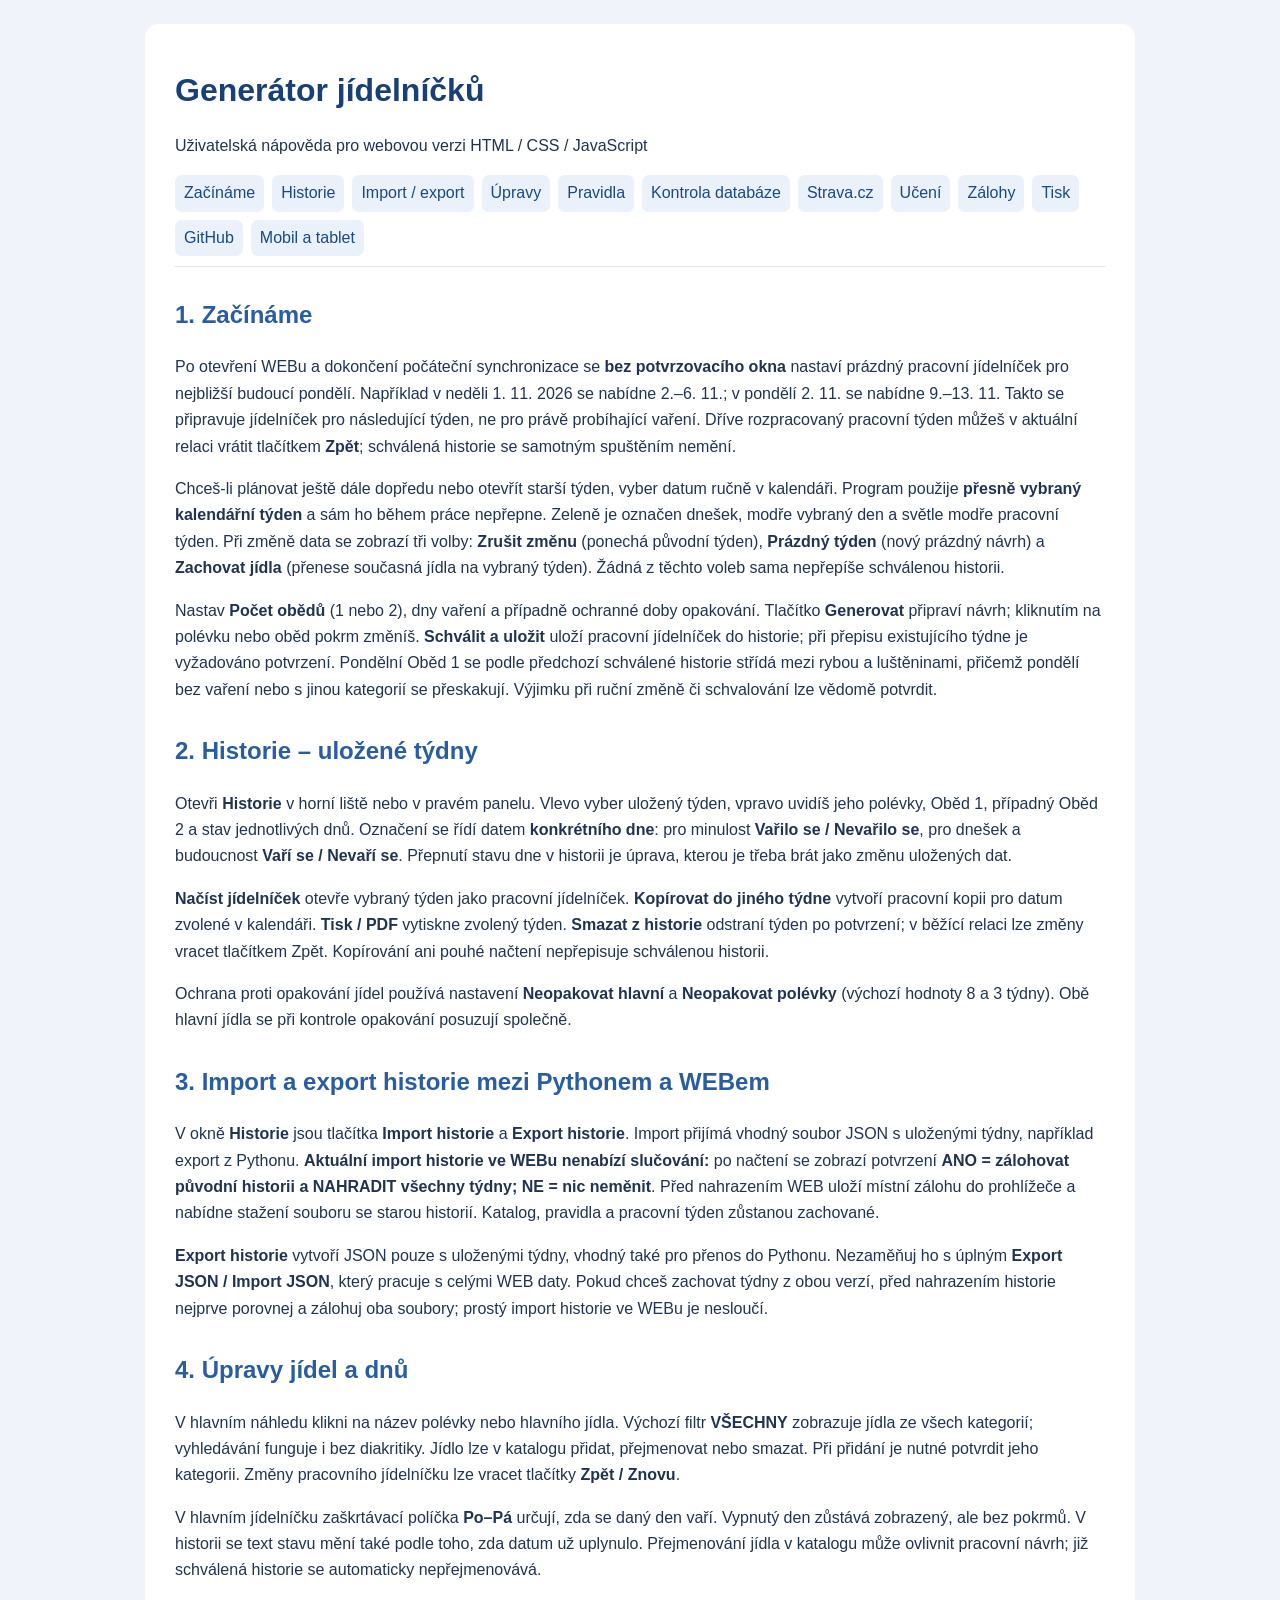
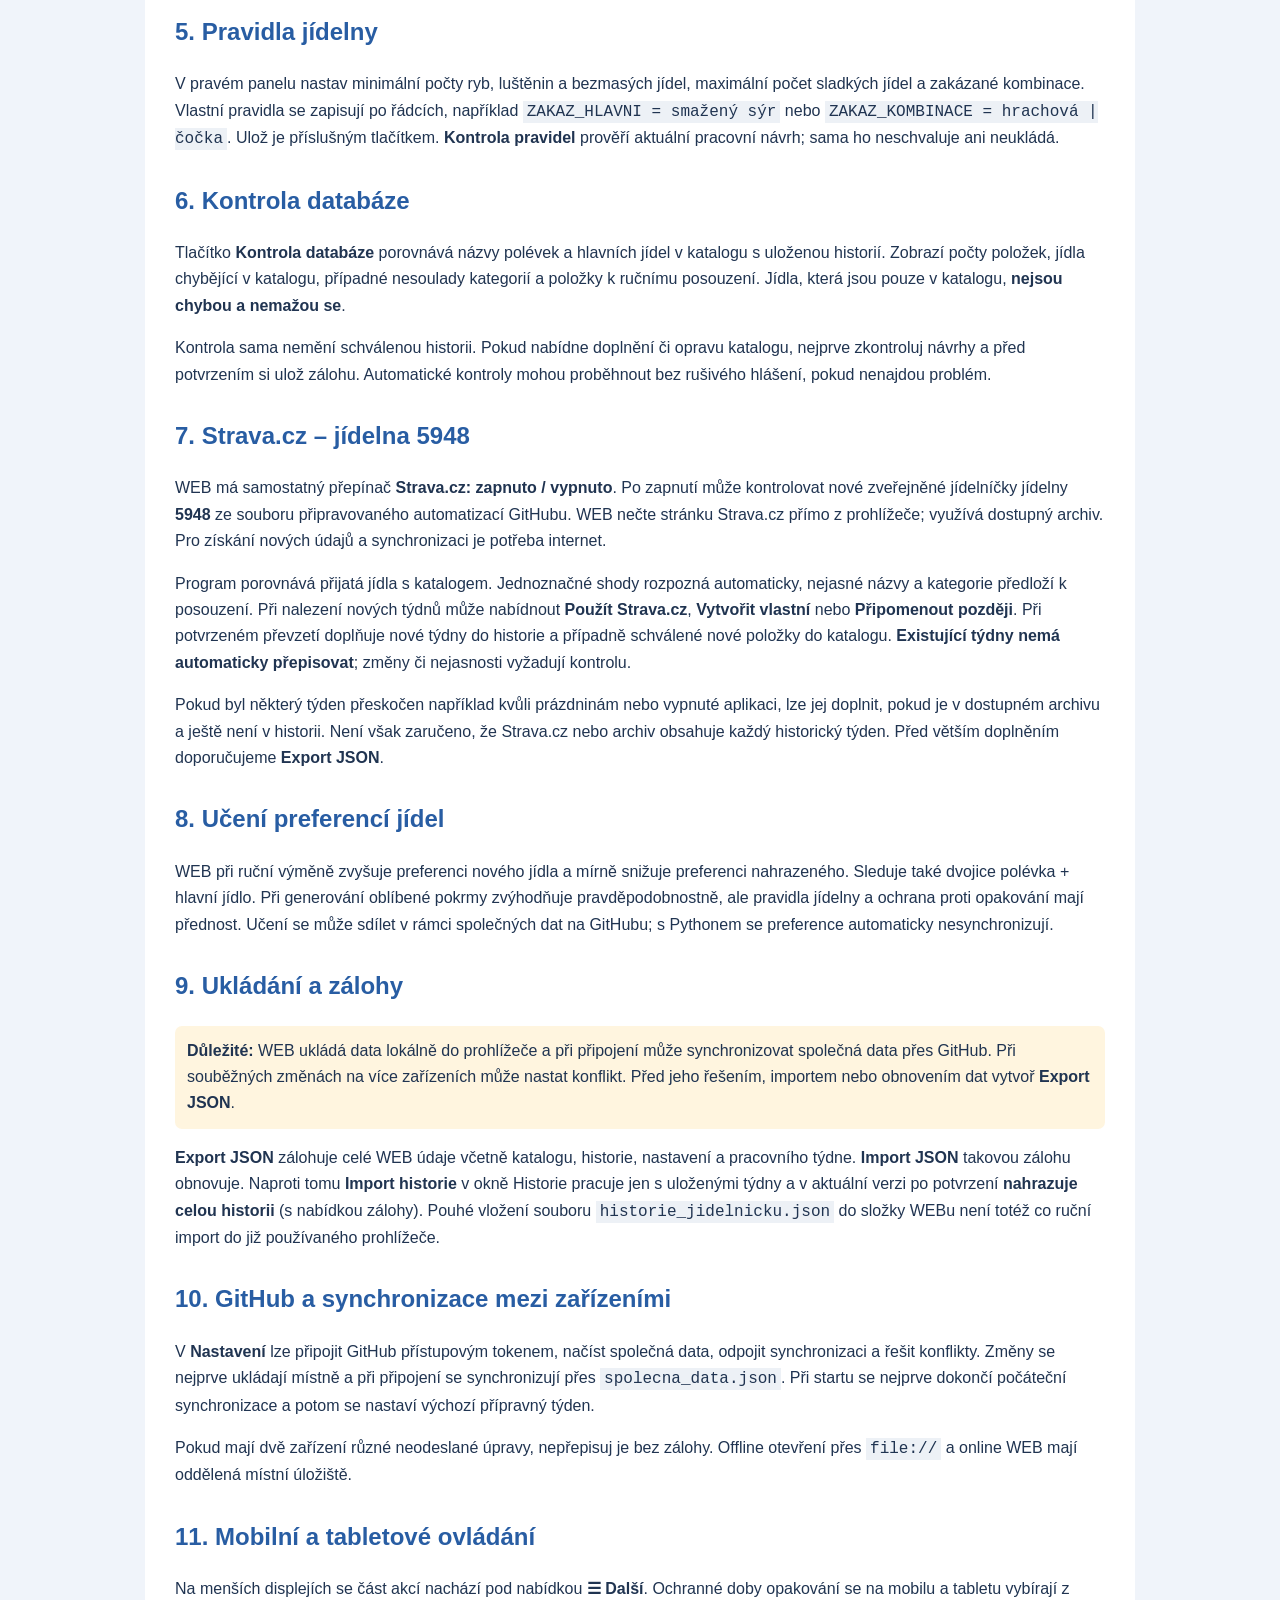
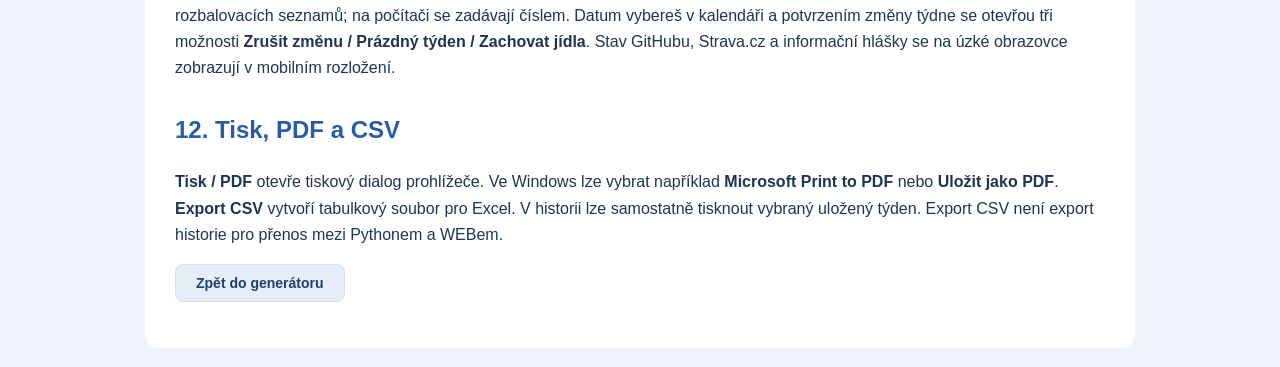
==== napoveda.html @ 28d07c68 "Add files via upload" ====
<!DOCTYPE html>

<html lang="cs"><head><meta charset="utf-8"/><meta content="width=device-width,initial-scale=1" name="viewport"/><title>Nápověda – Generátor jídelníčků WEB</title><style>body{margin:0;background:#f0f4fa;color:#203451;font:16px/1.65 Segoe UI,Arial,sans-serif}main{max-width:930px;margin:24px auto;background:#fff;padding:30px;border-radius:14px}header{position:sticky;top:0;background:#fff;padding:10px 0;border-bottom:1px solid #dbe5f2}h1{margin:0;color:#193f77}h2{color:#285da3;margin-top:28px}nav{display:flex;gap:8px;flex-wrap:wrap}nav a{padding:5px 9px;background:#eaf1fa;border-radius:7px;color:#194a84;text-decoration:none}section{scroll-margin-top:95px}aside{background:#fff5df;padding:12px;border-radius:7px}code{background:#edf1f6;padding:2px 4px}@media(max-width:650px){main{margin:0;padding:16px;border-radius:0}}
.help-menu summary{display:none;cursor:pointer;font-weight:700;color:#194a84;padding:9px 10px;background:#eaf1fa;border-radius:8px}
@media(max-width:650px){
 body{font-size:15px;line-height:1.55}
 main{padding:12px}
 header{padding:7px 0;position:sticky;top:0;z-index:5;background:#fff}
 header h1{font-size:1.13rem;line-height:1.2}
 header p{display:none}
 .help-menu summary{display:block;font-size:14px}
 .help-menu:not([open]) nav{display:none}
 .help-menu[open] nav{display:grid;grid-template-columns:repeat(2,minmax(0,1fr));gap:5px;padding:7px 0;max-height:45dvh;overflow:auto}
 nav a{font-size:13px;padding:7px 8px}
 section{scroll-margin-top:95px}
 h2{font-size:1.2rem;margin-top:20px}
}
.back-button{display:inline-flex;align-items:center;justify-content:center;min-height:38px;padding:8px 20px;box-sizing:border-box;background:#e7edf6;border:1px solid #d5e0ef;border-radius:8px;color:#203f70;text-decoration:none;font:600 14px Segoe UI,Arial,sans-serif;cursor:pointer}.back-button:hover{background:#d8e5f5}.back-button:focus-visible{outline:2px solid #3264ac;outline-offset:2px}
html{scroll-behavior:smooth}
.to-top{position:fixed;right:22px;bottom:24px;z-index:30;width:46px;height:46px;border-radius:50%;border:1px solid #c4d5e9;background:rgba(255,255,255,.94);color:#194a84;font:700 25px Segoe UI,Arial,sans-serif;box-shadow:0 3px 12px #0002;cursor:pointer;opacity:0;visibility:hidden;pointer-events:none;transition:opacity .2s,visibility .2s,background .2s}
.to-top.visible{opacity:.85;visibility:visible;pointer-events:auto}
.to-top:hover,.to-top:focus-visible{opacity:1;background:#eaf1fa}
@media(max-width:650px){.to-top{right:12px;bottom:16px;width:44px;height:44px}}
@media(prefers-reduced-motion:reduce){html{scroll-behavior:auto}}
</style></head><body><main><header><h1>Generátor jídelníčků</h1><p>Uživatelská nápověda pro webovou verzi HTML / CSS / JavaScript</p><details class="help-menu" open=""><summary>☰ Obsah nápovědy</summary><nav><a href="#start">Začínáme</a><a href="#history">Historie</a><a href="#import">Import / export</a><a href="#edit">Úpravy</a><a href="#rules">Pravidla</a><a href="#audit">Kontrola databáze</a><a href="#strava">Strava.cz</a><a href="#learning">Učení</a><a href="#backup">Zálohy</a><a href="#print">Tisk</a><a href="#sync">GitHub</a><a href="#mobile">Mobil a tablet</a></nav></details></header><section id="start"><h2>1. Začínáme</h2><p>Po otevření WEBu a dokončení počáteční synchronizace se <strong>bez potvrzovacího okna</strong> nastaví prázdný pracovní jídelníček pro nejbližší budoucí pondělí. Například v neděli 1. 11. 2026 se nabídne 2.–6. 11.; v pondělí 2. 11. se nabídne 9.–13. 11. Takto se připravuje jídelníček pro následující týden, ne pro právě probíhající vaření. Dříve rozpracovaný pracovní týden můžeš v aktuální relaci vrátit tlačítkem <strong>Zpět</strong>; schválená historie se samotným spuštěním nemění.</p><p>Chceš-li plánovat ještě dále dopředu nebo otevřít starší týden, vyber datum ručně v kalendáři. Program použije <strong>přesně vybraný kalendářní týden</strong> a sám ho během práce nepřepne. Zeleně je označen dnešek, modře vybraný den a světle modře pracovní týden. Při změně data se zobrazí tři volby: <strong>Zrušit změnu</strong> (ponechá původní týden), <strong>Prázdný týden</strong> (nový prázdný návrh) a <strong>Zachovat jídla</strong> (přenese současná jídla na vybraný týden). Žádná z těchto voleb sama nepřepíše schválenou historii.</p><p>Nastav <strong>Počet obědů</strong> (1 nebo 2), dny vaření a případně ochranné doby opakování. Tlačítko <strong>Generovat</strong> připraví návrh; kliknutím na polévku nebo oběd pokrm změníš. <strong>Schválit a uložit</strong> uloží pracovní jídelníček do historie; při přepisu existujícího týdne je vyžadováno potvrzení. Pondělní Oběd 1 se podle předchozí schválené historie střídá mezi rybou a luštěninami, přičemž pondělí bez vaření nebo s jinou kategorií se přeskakují. Výjimku při ruční změně či schvalování lze vědomě potvrdit.</p></section><section id="history"><h2>2. Historie – uložené týdny</h2><p>Otevři <strong>Historie</strong> v horní liště nebo v pravém panelu. Vlevo vyber uložený týden, vpravo uvidíš jeho polévky, Oběd 1, případný Oběd 2 a stav jednotlivých dnů. Označení se řídí datem <strong>konkrétního dne</strong>: pro minulost <strong>Vařilo se / Nevařilo se</strong>, pro dnešek a budoucnost <strong>Vaří se / Nevaří se</strong>. Přepnutí stavu dne v historii je úprava, kterou je třeba brát jako změnu uložených dat.</p><p><strong>Načíst jídelníček</strong> otevře vybraný týden jako pracovní jídelníček. <strong>Kopírovat do jiného týdne</strong> vytvoří pracovní kopii pro datum zvolené v kalendáři. <strong>Tisk / PDF</strong> vytiskne zvolený týden. <strong>Smazat z historie</strong> odstraní týden po potvrzení; v běžící relaci lze změny vracet tlačítkem Zpět. Kopírování ani pouhé načtení nepřepisuje schválenou historii.</p><p>Ochrana proti opakování jídel používá nastavení <strong>Neopakovat hlavní</strong> a <strong>Neopakovat polévky</strong> (výchozí hodnoty 8 a 3 týdny). Obě hlavní jídla se při kontrole opakování posuzují společně.</p></section><section id="import"><h2>3. Import a export historie mezi Pythonem a WEBem</h2><p>V okně <strong>Historie</strong> jsou tlačítka <strong>Import historie</strong> a <strong>Export historie</strong>. Import přijímá vhodný soubor JSON s uloženými týdny, například export z Pythonu. <strong>Aktuální import historie ve WEBu nenabízí slučování:</strong> po načtení se zobrazí potvrzení <strong>ANO = zálohovat původní historii a NAHRADIT všechny týdny; NE = nic neměnit</strong>. Před nahrazením WEB uloží místní zálohu do prohlížeče a nabídne stažení souboru se starou historií. Katalog, pravidla a pracovní týden zůstanou zachované.</p><p><strong>Export historie</strong> vytvoří JSON pouze s uloženými týdny, vhodný také pro přenos do Pythonu. Nezaměňuj ho s úplným <strong>Export JSON / Import JSON</strong>, který pracuje s celými WEB daty. Pokud chceš zachovat týdny z obou verzí, před nahrazením historie nejprve porovnej a zálohuj oba soubory; prostý import historie ve WEBu je nesloučí.</p></section><section id="edit"><h2>4. Úpravy jídel a dnů</h2><p>V hlavním náhledu klikni na název polévky nebo hlavního jídla. Výchozí filtr <strong>VŠECHNY</strong> zobrazuje jídla ze všech kategorií; vyhledávání funguje i bez diakritiky. Jídlo lze v katalogu přidat, přejmenovat nebo smazat. Při přidání je nutné potvrdit jeho kategorii. Změny pracovního jídelníčku lze vracet tlačítky <strong>Zpět / Znovu</strong>.</p><p>V hlavním jídelníčku zaškrtávací políčka <strong>Po–Pá</strong> určují, zda se daný den vaří. Vypnutý den zůstává zobrazený, ale bez pokrmů. V historii se text stavu mění také podle toho, zda datum už uplynulo. Přejmenování jídla v katalogu může ovlivnit pracovní návrh; již schválená historie se automaticky nepřejmenovává.</p></section><section id="rules"><h2>5. Pravidla jídelny</h2><p>V pravém panelu nastav minimální počty ryb, luštěnin a bezmasých jídel, maximální počet sladkých jídel a zakázané kombinace. Vlastní pravidla se zapisují po řádcích, například <code>ZAKAZ_HLAVNI = smažený sýr</code> nebo <code>ZAKAZ_KOMBINACE = hrachová | čočka</code>. Ulož je příslušným tlačítkem. <strong>Kontrola pravidel</strong> prověří aktuální pracovní návrh; sama ho neschvaluje ani neukládá.</p></section><section id="audit"><h2>6. Kontrola databáze</h2><p>Tlačítko <strong>Kontrola databáze</strong> porovnává názvy polévek a hlavních jídel v katalogu s uloženou historií. Zobrazí počty položek, jídla chybějící v katalogu, případné nesoulady kategorií a položky k ručnímu posouzení. Jídla, která jsou pouze v katalogu, <strong>nejsou chybou a nemažou se</strong>.</p><p>Kontrola sama nemění schválenou historii. Pokud nabídne doplnění či opravu katalogu, nejprve zkontroluj návrhy a před potvrzením si ulož zálohu. Automatické kontroly mohou proběhnout bez rušivého hlášení, pokud nenajdou problém.</p></section><section id="strava"><h2>7. Strava.cz – jídelna 5948</h2><p>WEB má samostatný přepínač <strong>Strava.cz: zapnuto / vypnuto</strong>. Po zapnutí může kontrolovat nové zveřejněné jídelníčky jídelny <strong>5948</strong> ze souboru připravovaného automatizací GitHubu. WEB nečte stránku Strava.cz přímo z prohlížeče; využívá dostupný archiv. Pro získání nových údajů a synchronizaci je potřeba internet.</p><p>Program porovnává přijatá jídla s katalogem. Jednoznačné shody rozpozná automaticky, nejasné názvy a kategorie předloží k posouzení. Při nalezení nových týdnů může nabídnout <strong>Použít Strava.cz</strong>, <strong>Vytvořit vlastní</strong> nebo <strong>Připomenout později</strong>. Při potvrzeném převzetí doplňuje nové týdny do historie a případně schválené nové položky do katalogu. <strong>Existující týdny nemá automaticky přepisovat</strong>; změny či nejasnosti vyžadují kontrolu.</p><p>Pokud byl některý týden přeskočen například kvůli prázdninám nebo vypnuté aplikaci, lze jej doplnit, pokud je v dostupném archivu a ještě není v historii. Není však zaručeno, že Strava.cz nebo archiv obsahuje každý historický týden. Před větším doplněním doporučujeme <strong>Export JSON</strong>.</p></section><section id="learning"><h2>8. Učení preferencí jídel</h2><p>WEB při ruční výměně zvyšuje preferenci nového jídla a mírně snižuje preferenci nahrazeného. Sleduje také dvojice polévka + hlavní jídlo. Při generování oblíbené pokrmy zvýhodňuje pravděpodobnostně, ale pravidla jídelny a ochrana proti opakování mají přednost. Učení se může sdílet v rámci společných dat na GitHubu; s Pythonem se preference automaticky nesynchronizují.</p></section><section id="backup"><h2>9. Ukládání a zálohy</h2><aside><strong>Důležité:</strong> WEB ukládá data lokálně do prohlížeče a při připojení může synchronizovat společná data přes GitHub. Při souběžných změnách na více zařízeních může nastat konflikt. Před jeho řešením, importem nebo obnovením dat vytvoř <strong>Export JSON</strong>.</aside><p><strong>Export JSON</strong> zálohuje celé WEB údaje včetně katalogu, historie, nastavení a pracovního týdne. <strong>Import JSON</strong> takovou zálohu obnovuje. Naproti tomu <strong>Import historie</strong> v okně Historie pracuje jen s uloženými týdny a v aktuální verzi po potvrzení <strong>nahrazuje celou historii</strong> (s nabídkou zálohy). Pouhé vložení souboru <code>historie_jidelnicku.json</code> do složky WEBu není totéž co ruční import do již používaného prohlížeče.</p></section><section id="sync"><h2>10. GitHub a synchronizace mezi zařízeními</h2><p>V <strong>Nastavení</strong> lze připojit GitHub přístupovým tokenem, načíst společná data, odpojit synchronizaci a řešit konflikty. Změny se nejprve ukládají místně a při připojení se synchronizují přes <code>spolecna_data.json</code>. Při startu se nejprve dokončí počáteční synchronizace a potom se nastaví výchozí přípravný týden.</p><p>Pokud mají dvě zařízení různé neodeslané úpravy, nepřepisuj je bez zálohy. Offline otevření přes <code>file://</code> a online WEB mají oddělená místní úložiště.</p></section><section id="mobile"><h2>11. Mobilní a tabletové ovládání</h2><p>Na menších displejích se část akcí nachází pod nabídkou <strong>☰ Další</strong>. Ochranné doby opakování se na mobilu a tabletu vybírají z rozbalovacích seznamů; na počítači se zadávají číslem. Datum vybereš v kalendáři a potvrzením změny týdne se otevřou tři možnosti <strong>Zrušit změnu / Prázdný týden / Zachovat jídla</strong>. Stav GitHubu, Strava.cz a informační hlášky se na úzké obrazovce zobrazují v mobilním rozložení.</p></section><section id="print"><h2>12. Tisk, PDF a CSV</h2><p><strong>Tisk / PDF</strong> otevře tiskový dialog prohlížeče. Ve Windows lze vybrat například <strong>Microsoft Print to PDF</strong> nebo <strong>Uložit jako PDF</strong>. <strong>Export CSV</strong> vytvoří tabulkový soubor pro Excel. V historii lze samostatně tisknout vybraný uložený týden. Export CSV není export historie pro přenos mezi Pythonem a WEBem.</p></section><p><a class="back-button" href="index.html">Zpět do generátoru</a></p></main><button aria-label="Posun na začátek nápovědy" class="to-top" id="toTop" title="Zpět nahoru" type="button">↑</button><script>
// Desktop: navigace trvale viditelna. Mobil: nabidka po otevreni stranky sbalena.
(function () {
  const menu = document.querySelector('.help-menu');
  const header = document.querySelector('header');
  if (!menu || !header) return;
  const mobile = window.matchMedia('(max-width: 650px)');
  const syncMode = () => { menu.open = !mobile.matches; };
  syncMode();
  window.addEventListener('pageshow', syncMode);
  mobile.addEventListener('change', syncMode);

  menu.querySelectorAll('nav a[href^="#"]').forEach(link => {
    link.addEventListener('click', event => {
      const target = document.getElementById(link.hash.slice(1));
      if (!target) return;
      event.preventDefault();
      if (mobile.matches) menu.open = false;
      // Nejdříve zmensit zahlavi, az potom vypocitat cilovou polohu.
      requestAnimationFrame(() => {
        const offset = header.getBoundingClientRect().height + 12;
        const top = window.scrollY + target.getBoundingClientRect().top - offset;
        window.scrollTo({top: Math.max(0, top), behavior: window.matchMedia('(prefers-reduced-motion: reduce)').matches ? 'auto' : 'smooth'});
        history.replaceState(null, '', link.hash);
      });
    });
  });
  const topButton = document.getElementById('toTop');
  const updateTopButton = () => topButton.classList.toggle('visible', window.scrollY > 260);
  window.addEventListener('scroll', updateTopButton, {passive:true});
  topButton.addEventListener('click', () => {
    window.scrollTo({top:0, behavior:window.matchMedia('(prefers-reduced-motion: reduce)').matches ? 'auto' : 'smooth'});
  });
  updateTopButton();
  // Nabídku nezavírat při scrollování: jinak se může zavřít hned po otevření.
})();
</script></body></html>
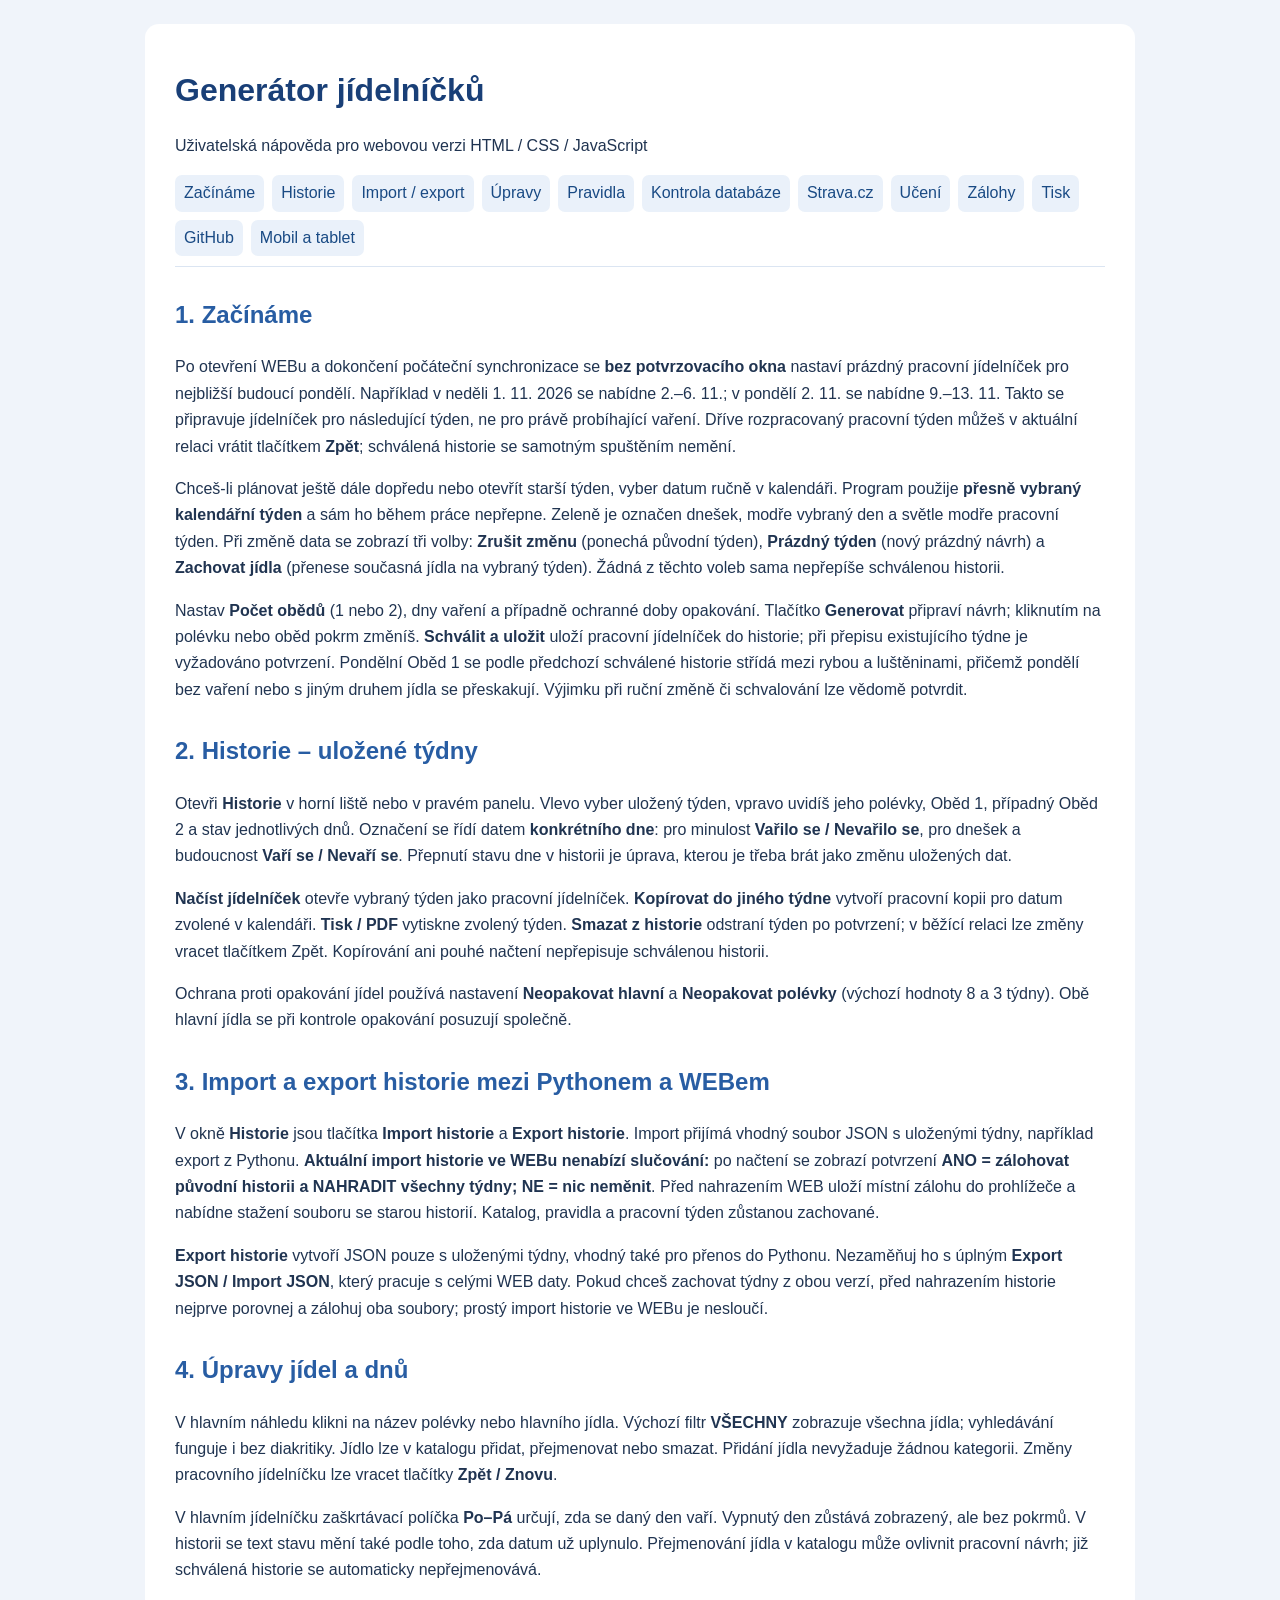
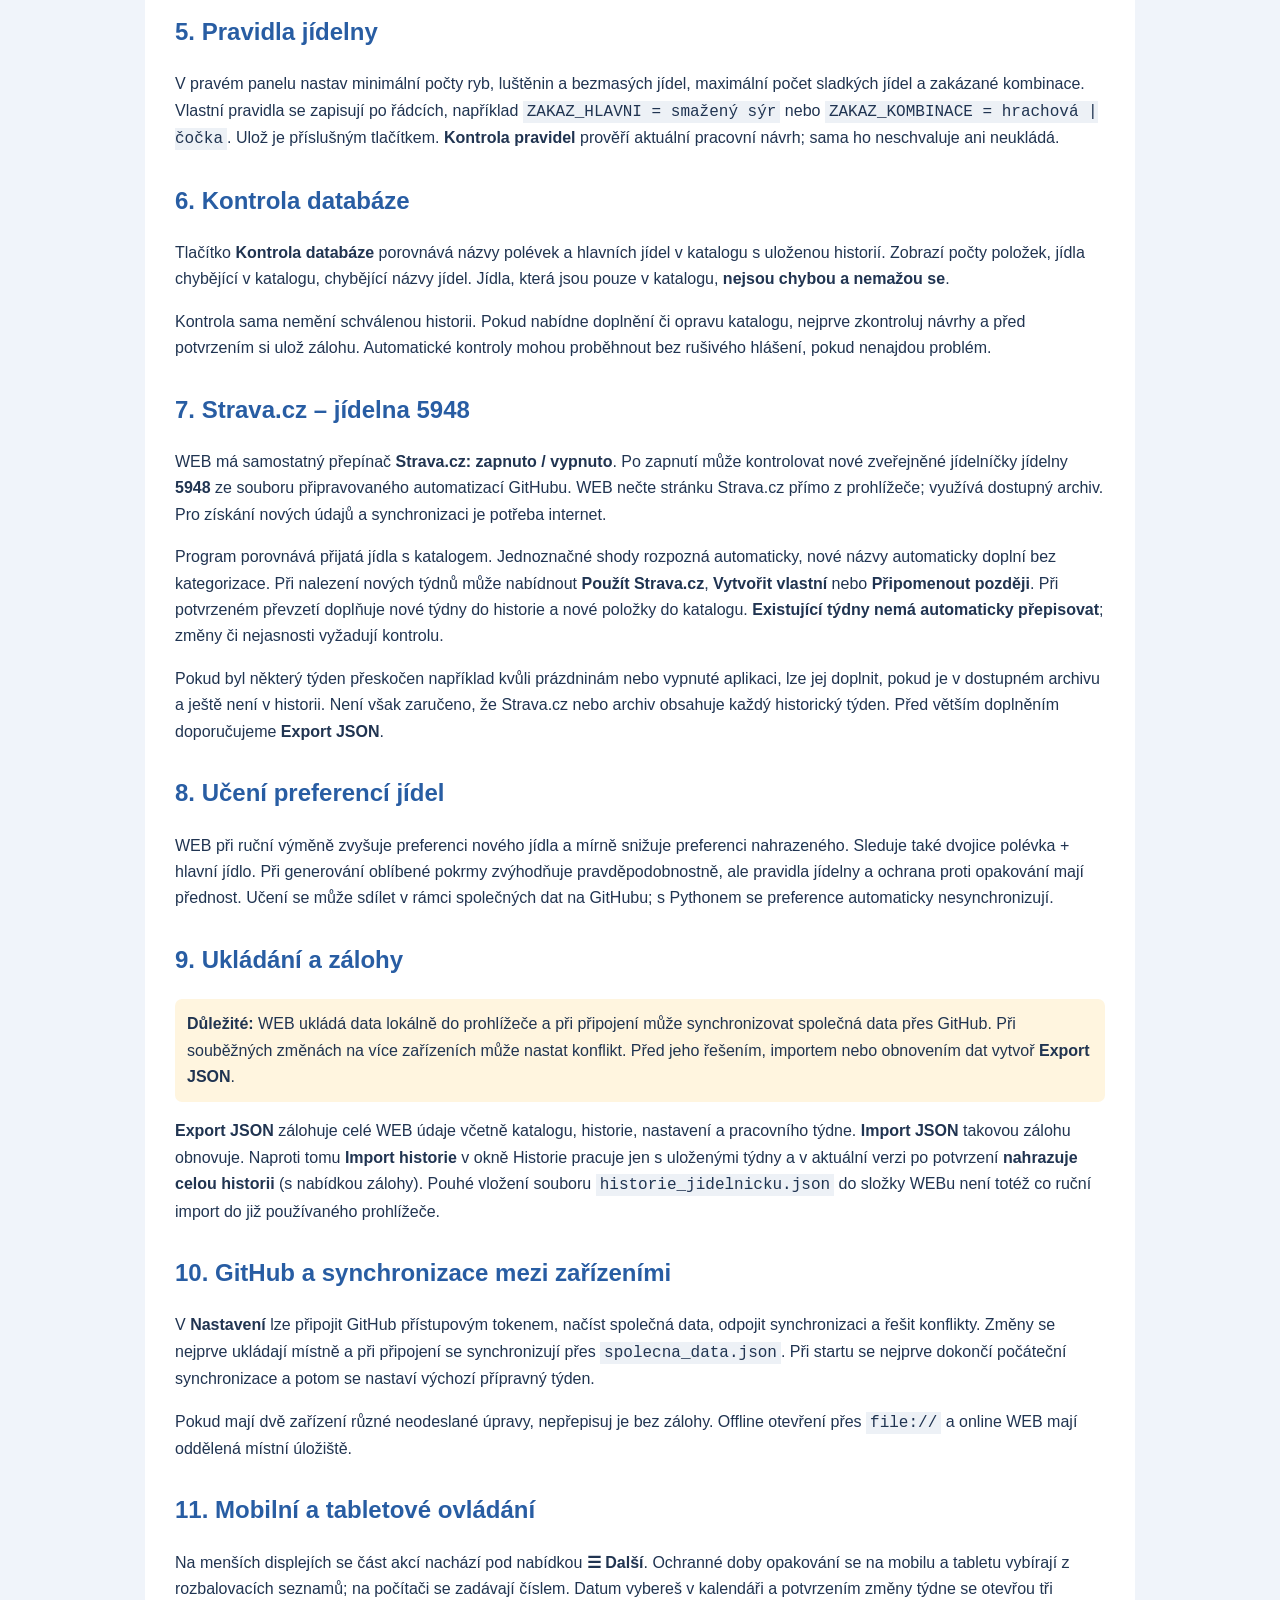
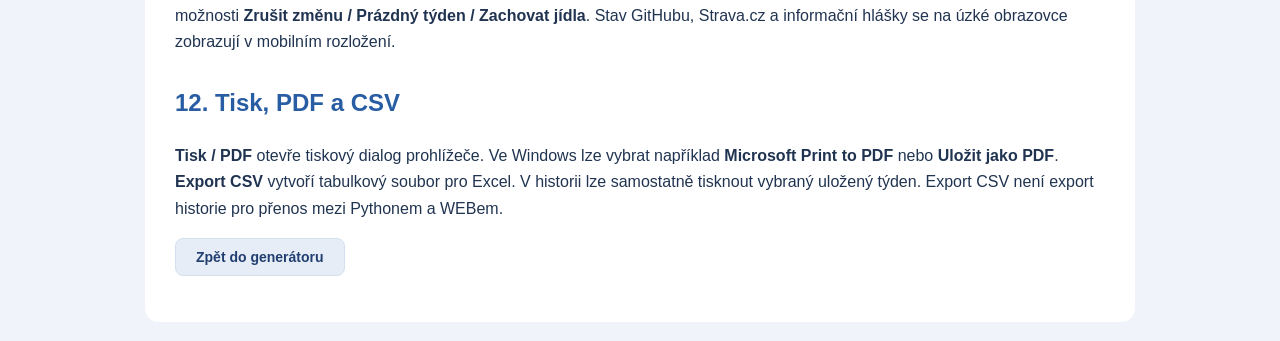
==== commit 8653571e: "Add files via upload" ====
--- a/napoveda.html
+++ b/napoveda.html
@@ -22,7 +22,7 @@
 .to-top:hover,.to-top:focus-visible{opacity:1;background:#eaf1fa}
 @media(max-width:650px){.to-top{right:12px;bottom:16px;width:44px;height:44px}}
 @media(prefers-reduced-motion:reduce){html{scroll-behavior:auto}}
-</style></head><body><main><header><h1>Generátor jídelníčků</h1><p>Uživatelská nápověda pro webovou verzi HTML / CSS / JavaScript</p><details class="help-menu" open=""><summary>☰ Obsah nápovědy</summary><nav><a href="#start">Začínáme</a><a href="#history">Historie</a><a href="#import">Import / export</a><a href="#edit">Úpravy</a><a href="#rules">Pravidla</a><a href="#audit">Kontrola databáze</a><a href="#strava">Strava.cz</a><a href="#learning">Učení</a><a href="#backup">Zálohy</a><a href="#print">Tisk</a><a href="#sync">GitHub</a><a href="#mobile">Mobil a tablet</a></nav></details></header><section id="start"><h2>1. Začínáme</h2><p>Po otevření WEBu a dokončení počáteční synchronizace se <strong>bez potvrzovacího okna</strong> nastaví prázdný pracovní jídelníček pro nejbližší budoucí pondělí. Například v neděli 1. 11. 2026 se nabídne 2.–6. 11.; v pondělí 2. 11. se nabídne 9.–13. 11. Takto se připravuje jídelníček pro následující týden, ne pro právě probíhající vaření. Dříve rozpracovaný pracovní týden můžeš v aktuální relaci vrátit tlačítkem <strong>Zpět</strong>; schválená historie se samotným spuštěním nemění.</p><p>Chceš-li plánovat ještě dále dopředu nebo otevřít starší týden, vyber datum ručně v kalendáři. Program použije <strong>přesně vybraný kalendářní týden</strong> a sám ho během práce nepřepne. Zeleně je označen dnešek, modře vybraný den a světle modře pracovní týden. Při změně data se zobrazí tři volby: <strong>Zrušit změnu</strong> (ponechá původní týden), <strong>Prázdný týden</strong> (nový prázdný návrh) a <strong>Zachovat jídla</strong> (přenese současná jídla na vybraný týden). Žádná z těchto voleb sama nepřepíše schválenou historii.</p><p>Nastav <strong>Počet obědů</strong> (1 nebo 2), dny vaření a případně ochranné doby opakování. Tlačítko <strong>Generovat</strong> připraví návrh; kliknutím na polévku nebo oběd pokrm změníš. <strong>Schválit a uložit</strong> uloží pracovní jídelníček do historie; při přepisu existujícího týdne je vyžadováno potvrzení. Pondělní Oběd 1 se podle předchozí schválené historie střídá mezi rybou a luštěninami, přičemž pondělí bez vaření nebo s jinou kategorií se přeskakují. Výjimku při ruční změně či schvalování lze vědomě potvrdit.</p></section><section id="history"><h2>2. Historie – uložené týdny</h2><p>Otevři <strong>Historie</strong> v horní liště nebo v pravém panelu. Vlevo vyber uložený týden, vpravo uvidíš jeho polévky, Oběd 1, případný Oběd 2 a stav jednotlivých dnů. Označení se řídí datem <strong>konkrétního dne</strong>: pro minulost <strong>Vařilo se / Nevařilo se</strong>, pro dnešek a budoucnost <strong>Vaří se / Nevaří se</strong>. Přepnutí stavu dne v historii je úprava, kterou je třeba brát jako změnu uložených dat.</p><p><strong>Načíst jídelníček</strong> otevře vybraný týden jako pracovní jídelníček. <strong>Kopírovat do jiného týdne</strong> vytvoří pracovní kopii pro datum zvolené v kalendáři. <strong>Tisk / PDF</strong> vytiskne zvolený týden. <strong>Smazat z historie</strong> odstraní týden po potvrzení; v běžící relaci lze změny vracet tlačítkem Zpět. Kopírování ani pouhé načtení nepřepisuje schválenou historii.</p><p>Ochrana proti opakování jídel používá nastavení <strong>Neopakovat hlavní</strong> a <strong>Neopakovat polévky</strong> (výchozí hodnoty 8 a 3 týdny). Obě hlavní jídla se při kontrole opakování posuzují společně.</p></section><section id="import"><h2>3. Import a export historie mezi Pythonem a WEBem</h2><p>V okně <strong>Historie</strong> jsou tlačítka <strong>Import historie</strong> a <strong>Export historie</strong>. Import přijímá vhodný soubor JSON s uloženými týdny, například export z Pythonu. <strong>Aktuální import historie ve WEBu nenabízí slučování:</strong> po načtení se zobrazí potvrzení <strong>ANO = zálohovat původní historii a NAHRADIT všechny týdny; NE = nic neměnit</strong>. Před nahrazením WEB uloží místní zálohu do prohlížeče a nabídne stažení souboru se starou historií. Katalog, pravidla a pracovní týden zůstanou zachované.</p><p><strong>Export historie</strong> vytvoří JSON pouze s uloženými týdny, vhodný také pro přenos do Pythonu. Nezaměňuj ho s úplným <strong>Export JSON / Import JSON</strong>, který pracuje s celými WEB daty. Pokud chceš zachovat týdny z obou verzí, před nahrazením historie nejprve porovnej a zálohuj oba soubory; prostý import historie ve WEBu je nesloučí.</p></section><section id="edit"><h2>4. Úpravy jídel a dnů</h2><p>V hlavním náhledu klikni na název polévky nebo hlavního jídla. Výchozí filtr <strong>VŠECHNY</strong> zobrazuje jídla ze všech kategorií; vyhledávání funguje i bez diakritiky. Jídlo lze v katalogu přidat, přejmenovat nebo smazat. Při přidání je nutné potvrdit jeho kategorii. Změny pracovního jídelníčku lze vracet tlačítky <strong>Zpět / Znovu</strong>.</p><p>V hlavním jídelníčku zaškrtávací políčka <strong>Po–Pá</strong> určují, zda se daný den vaří. Vypnutý den zůstává zobrazený, ale bez pokrmů. V historii se text stavu mění také podle toho, zda datum už uplynulo. Přejmenování jídla v katalogu může ovlivnit pracovní návrh; již schválená historie se automaticky nepřejmenovává.</p></section><section id="rules"><h2>5. Pravidla jídelny</h2><p>V pravém panelu nastav minimální počty ryb, luštěnin a bezmasých jídel, maximální počet sladkých jídel a zakázané kombinace. Vlastní pravidla se zapisují po řádcích, například <code>ZAKAZ_HLAVNI = smažený sýr</code> nebo <code>ZAKAZ_KOMBINACE = hrachová | čočka</code>. Ulož je příslušným tlačítkem. <strong>Kontrola pravidel</strong> prověří aktuální pracovní návrh; sama ho neschvaluje ani neukládá.</p></section><section id="audit"><h2>6. Kontrola databáze</h2><p>Tlačítko <strong>Kontrola databáze</strong> porovnává názvy polévek a hlavních jídel v katalogu s uloženou historií. Zobrazí počty položek, jídla chybějící v katalogu, případné nesoulady kategorií a položky k ručnímu posouzení. Jídla, která jsou pouze v katalogu, <strong>nejsou chybou a nemažou se</strong>.</p><p>Kontrola sama nemění schválenou historii. Pokud nabídne doplnění či opravu katalogu, nejprve zkontroluj návrhy a před potvrzením si ulož zálohu. Automatické kontroly mohou proběhnout bez rušivého hlášení, pokud nenajdou problém.</p></section><section id="strava"><h2>7. Strava.cz – jídelna 5948</h2><p>WEB má samostatný přepínač <strong>Strava.cz: zapnuto / vypnuto</strong>. Po zapnutí může kontrolovat nové zveřejněné jídelníčky jídelny <strong>5948</strong> ze souboru připravovaného automatizací GitHubu. WEB nečte stránku Strava.cz přímo z prohlížeče; využívá dostupný archiv. Pro získání nových údajů a synchronizaci je potřeba internet.</p><p>Program porovnává přijatá jídla s katalogem. Jednoznačné shody rozpozná automaticky, nejasné názvy a kategorie předloží k posouzení. Při nalezení nových týdnů může nabídnout <strong>Použít Strava.cz</strong>, <strong>Vytvořit vlastní</strong> nebo <strong>Připomenout později</strong>. Při potvrzeném převzetí doplňuje nové týdny do historie a případně schválené nové položky do katalogu. <strong>Existující týdny nemá automaticky přepisovat</strong>; změny či nejasnosti vyžadují kontrolu.</p><p>Pokud byl některý týden přeskočen například kvůli prázdninám nebo vypnuté aplikaci, lze jej doplnit, pokud je v dostupném archivu a ještě není v historii. Není však zaručeno, že Strava.cz nebo archiv obsahuje každý historický týden. Před větším doplněním doporučujeme <strong>Export JSON</strong>.</p></section><section id="learning"><h2>8. Učení preferencí jídel</h2><p>WEB při ruční výměně zvyšuje preferenci nového jídla a mírně snižuje preferenci nahrazeného. Sleduje také dvojice polévka + hlavní jídlo. Při generování oblíbené pokrmy zvýhodňuje pravděpodobnostně, ale pravidla jídelny a ochrana proti opakování mají přednost. Učení se může sdílet v rámci společných dat na GitHubu; s Pythonem se preference automaticky nesynchronizují.</p></section><section id="backup"><h2>9. Ukládání a zálohy</h2><aside><strong>Důležité:</strong> WEB ukládá data lokálně do prohlížeče a při připojení může synchronizovat společná data přes GitHub. Při souběžných změnách na více zařízeních může nastat konflikt. Před jeho řešením, importem nebo obnovením dat vytvoř <strong>Export JSON</strong>.</aside><p><strong>Export JSON</strong> zálohuje celé WEB údaje včetně katalogu, historie, nastavení a pracovního týdne. <strong>Import JSON</strong> takovou zálohu obnovuje. Naproti tomu <strong>Import historie</strong> v okně Historie pracuje jen s uloženými týdny a v aktuální verzi po potvrzení <strong>nahrazuje celou historii</strong> (s nabídkou zálohy). Pouhé vložení souboru <code>historie_jidelnicku.json</code> do složky WEBu není totéž co ruční import do již používaného prohlížeče.</p></section><section id="sync"><h2>10. GitHub a synchronizace mezi zařízeními</h2><p>V <strong>Nastavení</strong> lze připojit GitHub přístupovým tokenem, načíst společná data, odpojit synchronizaci a řešit konflikty. Změny se nejprve ukládají místně a při připojení se synchronizují přes <code>spolecna_data.json</code>. Při startu se nejprve dokončí počáteční synchronizace a potom se nastaví výchozí přípravný týden.</p><p>Pokud mají dvě zařízení různé neodeslané úpravy, nepřepisuj je bez zálohy. Offline otevření přes <code>file://</code> a online WEB mají oddělená místní úložiště.</p></section><section id="mobile"><h2>11. Mobilní a tabletové ovládání</h2><p>Na menších displejích se část akcí nachází pod nabídkou <strong>☰ Další</strong>. Ochranné doby opakování se na mobilu a tabletu vybírají z rozbalovacích seznamů; na počítači se zadávají číslem. Datum vybereš v kalendáři a potvrzením změny týdne se otevřou tři možnosti <strong>Zrušit změnu / Prázdný týden / Zachovat jídla</strong>. Stav GitHubu, Strava.cz a informační hlášky se na úzké obrazovce zobrazují v mobilním rozložení.</p></section><section id="print"><h2>12. Tisk, PDF a CSV</h2><p><strong>Tisk / PDF</strong> otevře tiskový dialog prohlížeče. Ve Windows lze vybrat například <strong>Microsoft Print to PDF</strong> nebo <strong>Uložit jako PDF</strong>. <strong>Export CSV</strong> vytvoří tabulkový soubor pro Excel. V historii lze samostatně tisknout vybraný uložený týden. Export CSV není export historie pro přenos mezi Pythonem a WEBem.</p></section><p><a class="back-button" href="index.html">Zpět do generátoru</a></p></main><button aria-label="Posun na začátek nápovědy" class="to-top" id="toTop" title="Zpět nahoru" type="button">↑</button><script>
+</style></head><body><main><header><h1>Generátor jídelníčků</h1><p>Uživatelská nápověda pro webovou verzi HTML / CSS / JavaScript</p><details class="help-menu" open=""><summary>☰ Obsah nápovědy</summary><nav><a href="#start">Začínáme</a><a href="#history">Historie</a><a href="#import">Import / export</a><a href="#edit">Úpravy</a><a href="#rules">Pravidla</a><a href="#audit">Kontrola databáze</a><a href="#strava">Strava.cz</a><a href="#learning">Učení</a><a href="#backup">Zálohy</a><a href="#print">Tisk</a><a href="#sync">GitHub</a><a href="#mobile">Mobil a tablet</a></nav></details></header><section id="start"><h2>1. Začínáme</h2><p>Po otevření WEBu a dokončení počáteční synchronizace se <strong>bez potvrzovacího okna</strong> nastaví prázdný pracovní jídelníček pro nejbližší budoucí pondělí. Například v neděli 1. 11. 2026 se nabídne 2.–6. 11.; v pondělí 2. 11. se nabídne 9.–13. 11. Takto se připravuje jídelníček pro následující týden, ne pro právě probíhající vaření. Dříve rozpracovaný pracovní týden můžeš v aktuální relaci vrátit tlačítkem <strong>Zpět</strong>; schválená historie se samotným spuštěním nemění.</p><p>Chceš-li plánovat ještě dále dopředu nebo otevřít starší týden, vyber datum ručně v kalendáři. Program použije <strong>přesně vybraný kalendářní týden</strong> a sám ho během práce nepřepne. Zeleně je označen dnešek, modře vybraný den a světle modře pracovní týden. Při změně data se zobrazí tři volby: <strong>Zrušit změnu</strong> (ponechá původní týden), <strong>Prázdný týden</strong> (nový prázdný návrh) a <strong>Zachovat jídla</strong> (přenese současná jídla na vybraný týden). Žádná z těchto voleb sama nepřepíše schválenou historii.</p><p>Nastav <strong>Počet obědů</strong> (1 nebo 2), dny vaření a případně ochranné doby opakování. Tlačítko <strong>Generovat</strong> připraví návrh; kliknutím na polévku nebo oběd pokrm změníš. <strong>Schválit a uložit</strong> uloží pracovní jídelníček do historie; při přepisu existujícího týdne je vyžadováno potvrzení. Pondělní Oběd 1 se podle předchozí schválené historie střídá mezi rybou a luštěninami, přičemž pondělí bez vaření nebo s jiným druhem jídla se přeskakují. Výjimku při ruční změně či schvalování lze vědomě potvrdit.</p></section><section id="history"><h2>2. Historie – uložené týdny</h2><p>Otevři <strong>Historie</strong> v horní liště nebo v pravém panelu. Vlevo vyber uložený týden, vpravo uvidíš jeho polévky, Oběd 1, případný Oběd 2 a stav jednotlivých dnů. Označení se řídí datem <strong>konkrétního dne</strong>: pro minulost <strong>Vařilo se / Nevařilo se</strong>, pro dnešek a budoucnost <strong>Vaří se / Nevaří se</strong>. Přepnutí stavu dne v historii je úprava, kterou je třeba brát jako změnu uložených dat.</p><p><strong>Načíst jídelníček</strong> otevře vybraný týden jako pracovní jídelníček. <strong>Kopírovat do jiného týdne</strong> vytvoří pracovní kopii pro datum zvolené v kalendáři. <strong>Tisk / PDF</strong> vytiskne zvolený týden. <strong>Smazat z historie</strong> odstraní týden po potvrzení; v běžící relaci lze změny vracet tlačítkem Zpět. Kopírování ani pouhé načtení nepřepisuje schválenou historii.</p><p>Ochrana proti opakování jídel používá nastavení <strong>Neopakovat hlavní</strong> a <strong>Neopakovat polévky</strong> (výchozí hodnoty 8 a 3 týdny). Obě hlavní jídla se při kontrole opakování posuzují společně.</p></section><section id="import"><h2>3. Import a export historie mezi Pythonem a WEBem</h2><p>V okně <strong>Historie</strong> jsou tlačítka <strong>Import historie</strong> a <strong>Export historie</strong>. Import přijímá vhodný soubor JSON s uloženými týdny, například export z Pythonu. <strong>Aktuální import historie ve WEBu nenabízí slučování:</strong> po načtení se zobrazí potvrzení <strong>ANO = zálohovat původní historii a NAHRADIT všechny týdny; NE = nic neměnit</strong>. Před nahrazením WEB uloží místní zálohu do prohlížeče a nabídne stažení souboru se starou historií. Katalog, pravidla a pracovní týden zůstanou zachované.</p><p><strong>Export historie</strong> vytvoří JSON pouze s uloženými týdny, vhodný také pro přenos do Pythonu. Nezaměňuj ho s úplným <strong>Export JSON / Import JSON</strong>, který pracuje s celými WEB daty. Pokud chceš zachovat týdny z obou verzí, před nahrazením historie nejprve porovnej a zálohuj oba soubory; prostý import historie ve WEBu je nesloučí.</p></section><section id="edit"><h2>4. Úpravy jídel a dnů</h2><p>V hlavním náhledu klikni na název polévky nebo hlavního jídla. Výchozí filtr <strong>VŠECHNY</strong> zobrazuje všechna jídla; vyhledávání funguje i bez diakritiky. Jídlo lze v katalogu přidat, přejmenovat nebo smazat. Přidání jídla nevyžaduje žádnou kategorii. Změny pracovního jídelníčku lze vracet tlačítky <strong>Zpět / Znovu</strong>.</p><p>V hlavním jídelníčku zaškrtávací políčka <strong>Po–Pá</strong> určují, zda se daný den vaří. Vypnutý den zůstává zobrazený, ale bez pokrmů. V historii se text stavu mění také podle toho, zda datum už uplynulo. Přejmenování jídla v katalogu může ovlivnit pracovní návrh; již schválená historie se automaticky nepřejmenovává.</p></section><section id="rules"><h2>5. Pravidla jídelny</h2><p>V pravém panelu nastav minimální počty ryb, luštěnin a bezmasých jídel, maximální počet sladkých jídel a zakázané kombinace. Vlastní pravidla se zapisují po řádcích, například <code>ZAKAZ_HLAVNI = smažený sýr</code> nebo <code>ZAKAZ_KOMBINACE = hrachová | čočka</code>. Ulož je příslušným tlačítkem. <strong>Kontrola pravidel</strong> prověří aktuální pracovní návrh; sama ho neschvaluje ani neukládá.</p></section><section id="audit"><h2>6. Kontrola databáze</h2><p>Tlačítko <strong>Kontrola databáze</strong> porovnává názvy polévek a hlavních jídel v katalogu s uloženou historií. Zobrazí počty položek, jídla chybějící v katalogu, chybějící názvy jídel. Jídla, která jsou pouze v katalogu, <strong>nejsou chybou a nemažou se</strong>.</p><p>Kontrola sama nemění schválenou historii. Pokud nabídne doplnění či opravu katalogu, nejprve zkontroluj návrhy a před potvrzením si ulož zálohu. Automatické kontroly mohou proběhnout bez rušivého hlášení, pokud nenajdou problém.</p></section><section id="strava"><h2>7. Strava.cz – jídelna 5948</h2><p>WEB má samostatný přepínač <strong>Strava.cz: zapnuto / vypnuto</strong>. Po zapnutí může kontrolovat nové zveřejněné jídelníčky jídelny <strong>5948</strong> ze souboru připravovaného automatizací GitHubu. WEB nečte stránku Strava.cz přímo z prohlížeče; využívá dostupný archiv. Pro získání nových údajů a synchronizaci je potřeba internet.</p><p>Program porovnává přijatá jídla s katalogem. Jednoznačné shody rozpozná automaticky, nové názvy automaticky doplní bez kategorizace. Při nalezení nových týdnů může nabídnout <strong>Použít Strava.cz</strong>, <strong>Vytvořit vlastní</strong> nebo <strong>Připomenout později</strong>. Při potvrzeném převzetí doplňuje nové týdny do historie a nové položky do katalogu. <strong>Existující týdny nemá automaticky přepisovat</strong>; změny či nejasnosti vyžadují kontrolu.</p><p>Pokud byl některý týden přeskočen například kvůli prázdninám nebo vypnuté aplikaci, lze jej doplnit, pokud je v dostupném archivu a ještě není v historii. Není však zaručeno, že Strava.cz nebo archiv obsahuje každý historický týden. Před větším doplněním doporučujeme <strong>Export JSON</strong>.</p></section><section id="learning"><h2>8. Učení preferencí jídel</h2><p>WEB při ruční výměně zvyšuje preferenci nového jídla a mírně snižuje preferenci nahrazeného. Sleduje také dvojice polévka + hlavní jídlo. Při generování oblíbené pokrmy zvýhodňuje pravděpodobnostně, ale pravidla jídelny a ochrana proti opakování mají přednost. Učení se může sdílet v rámci společných dat na GitHubu; s Pythonem se preference automaticky nesynchronizují.</p></section><section id="backup"><h2>9. Ukládání a zálohy</h2><aside><strong>Důležité:</strong> WEB ukládá data lokálně do prohlížeče a při připojení může synchronizovat společná data přes GitHub. Při souběžných změnách na více zařízeních může nastat konflikt. Před jeho řešením, importem nebo obnovením dat vytvoř <strong>Export JSON</strong>.</aside><p><strong>Export JSON</strong> zálohuje celé WEB údaje včetně katalogu, historie, nastavení a pracovního týdne. <strong>Import JSON</strong> takovou zálohu obnovuje. Naproti tomu <strong>Import historie</strong> v okně Historie pracuje jen s uloženými týdny a v aktuální verzi po potvrzení <strong>nahrazuje celou historii</strong> (s nabídkou zálohy). Pouhé vložení souboru <code>historie_jidelnicku.json</code> do složky WEBu není totéž co ruční import do již používaného prohlížeče.</p></section><section id="sync"><h2>10. GitHub a synchronizace mezi zařízeními</h2><p>V <strong>Nastavení</strong> lze připojit GitHub přístupovým tokenem, načíst společná data, odpojit synchronizaci a řešit konflikty. Změny se nejprve ukládají místně a při připojení se synchronizují přes <code>spolecna_data.json</code>. Při startu se nejprve dokončí počáteční synchronizace a potom se nastaví výchozí přípravný týden.</p><p>Pokud mají dvě zařízení různé neodeslané úpravy, nepřepisuj je bez zálohy. Offline otevření přes <code>file://</code> a online WEB mají oddělená místní úložiště.</p></section><section id="mobile"><h2>11. Mobilní a tabletové ovládání</h2><p>Na menších displejích se část akcí nachází pod nabídkou <strong>☰ Další</strong>. Ochranné doby opakování se na mobilu a tabletu vybírají z rozbalovacích seznamů; na počítači se zadávají číslem. Datum vybereš v kalendáři a potvrzením změny týdne se otevřou tři možnosti <strong>Zrušit změnu / Prázdný týden / Zachovat jídla</strong>. Stav GitHubu, Strava.cz a informační hlášky se na úzké obrazovce zobrazují v mobilním rozložení.</p></section><section id="print"><h2>12. Tisk, PDF a CSV</h2><p><strong>Tisk / PDF</strong> otevře tiskový dialog prohlížeče. Ve Windows lze vybrat například <strong>Microsoft Print to PDF</strong> nebo <strong>Uložit jako PDF</strong>. <strong>Export CSV</strong> vytvoří tabulkový soubor pro Excel. V historii lze samostatně tisknout vybraný uložený týden. Export CSV není export historie pro přenos mezi Pythonem a WEBem.</p></section><p><a class="back-button" href="index.html">Zpět do generátoru</a></p></main><button aria-label="Posun na začátek nápovědy" class="to-top" id="toTop" title="Zpět nahoru" type="button">↑</button><script>
 // Desktop: navigace trvale viditelna. Mobil: nabidka po otevreni stranky sbalena.
 (function () {
   const menu = document.querySelector('.help-menu');
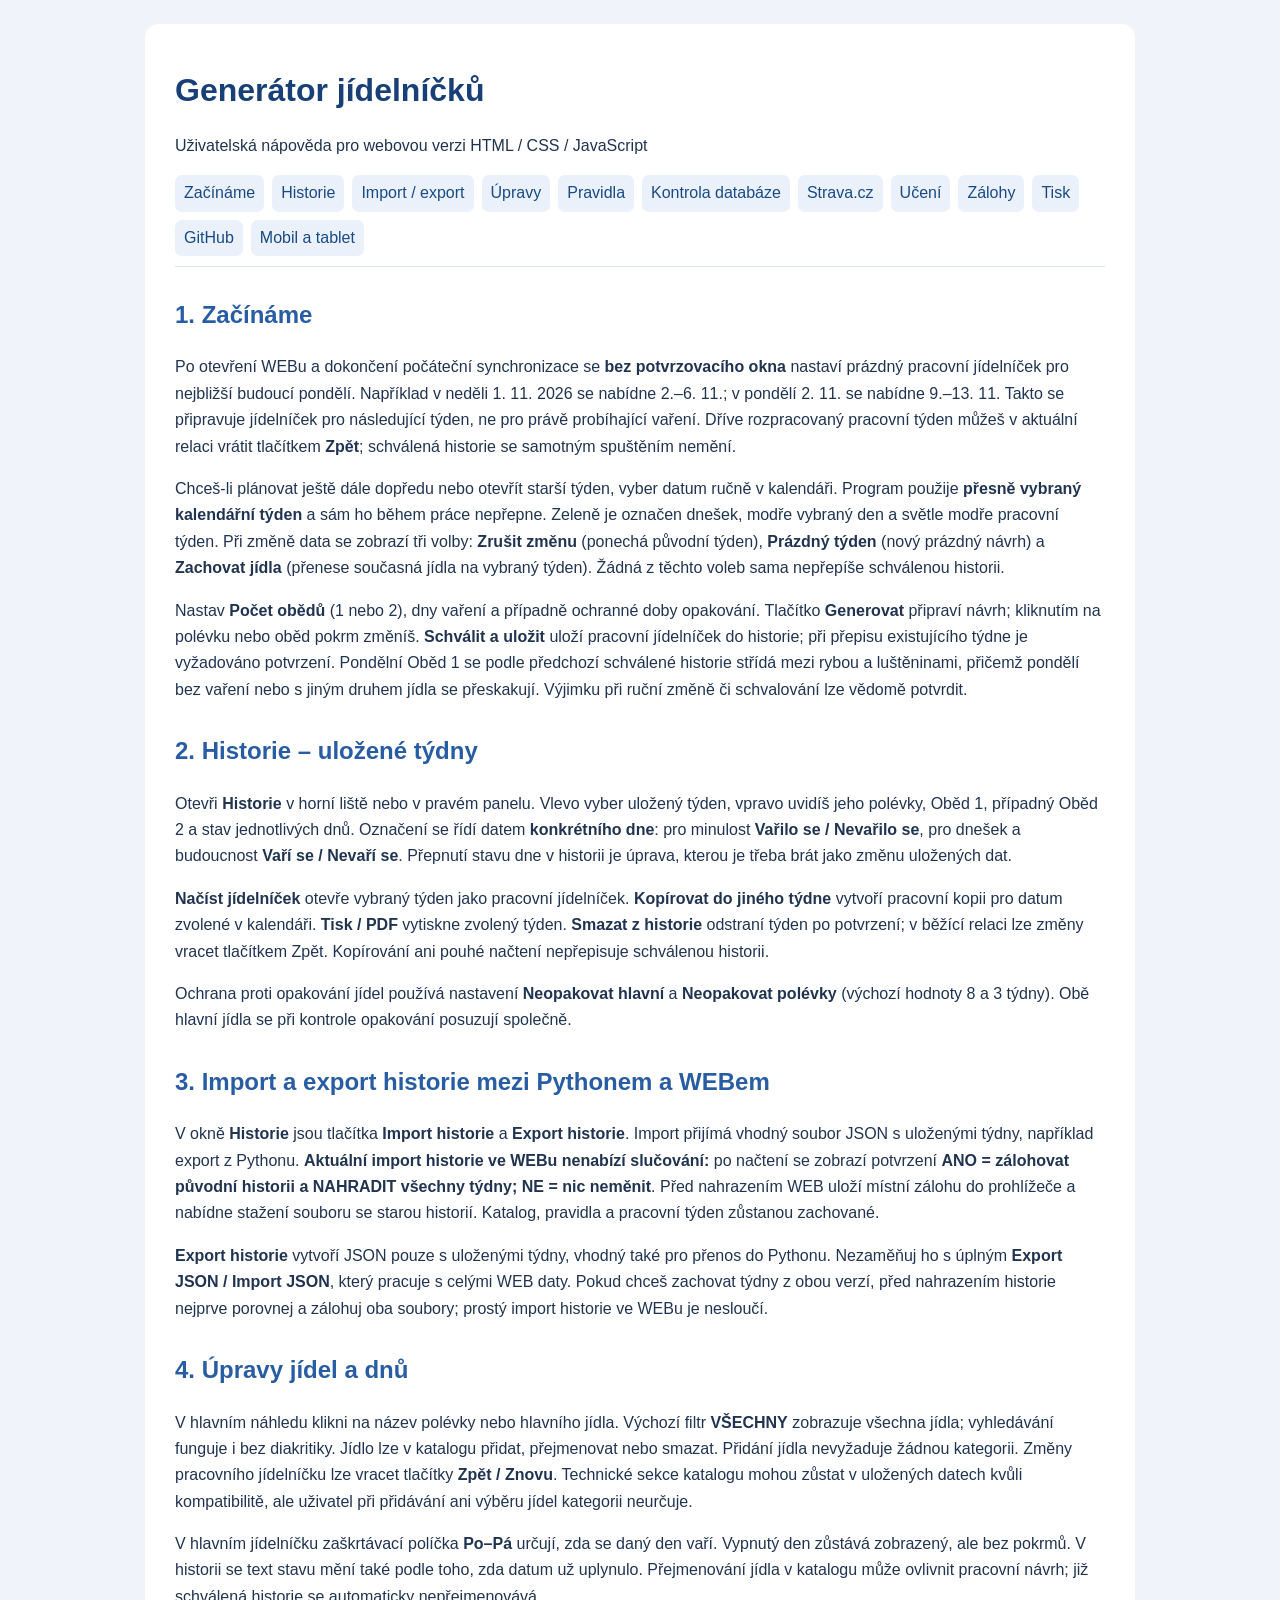
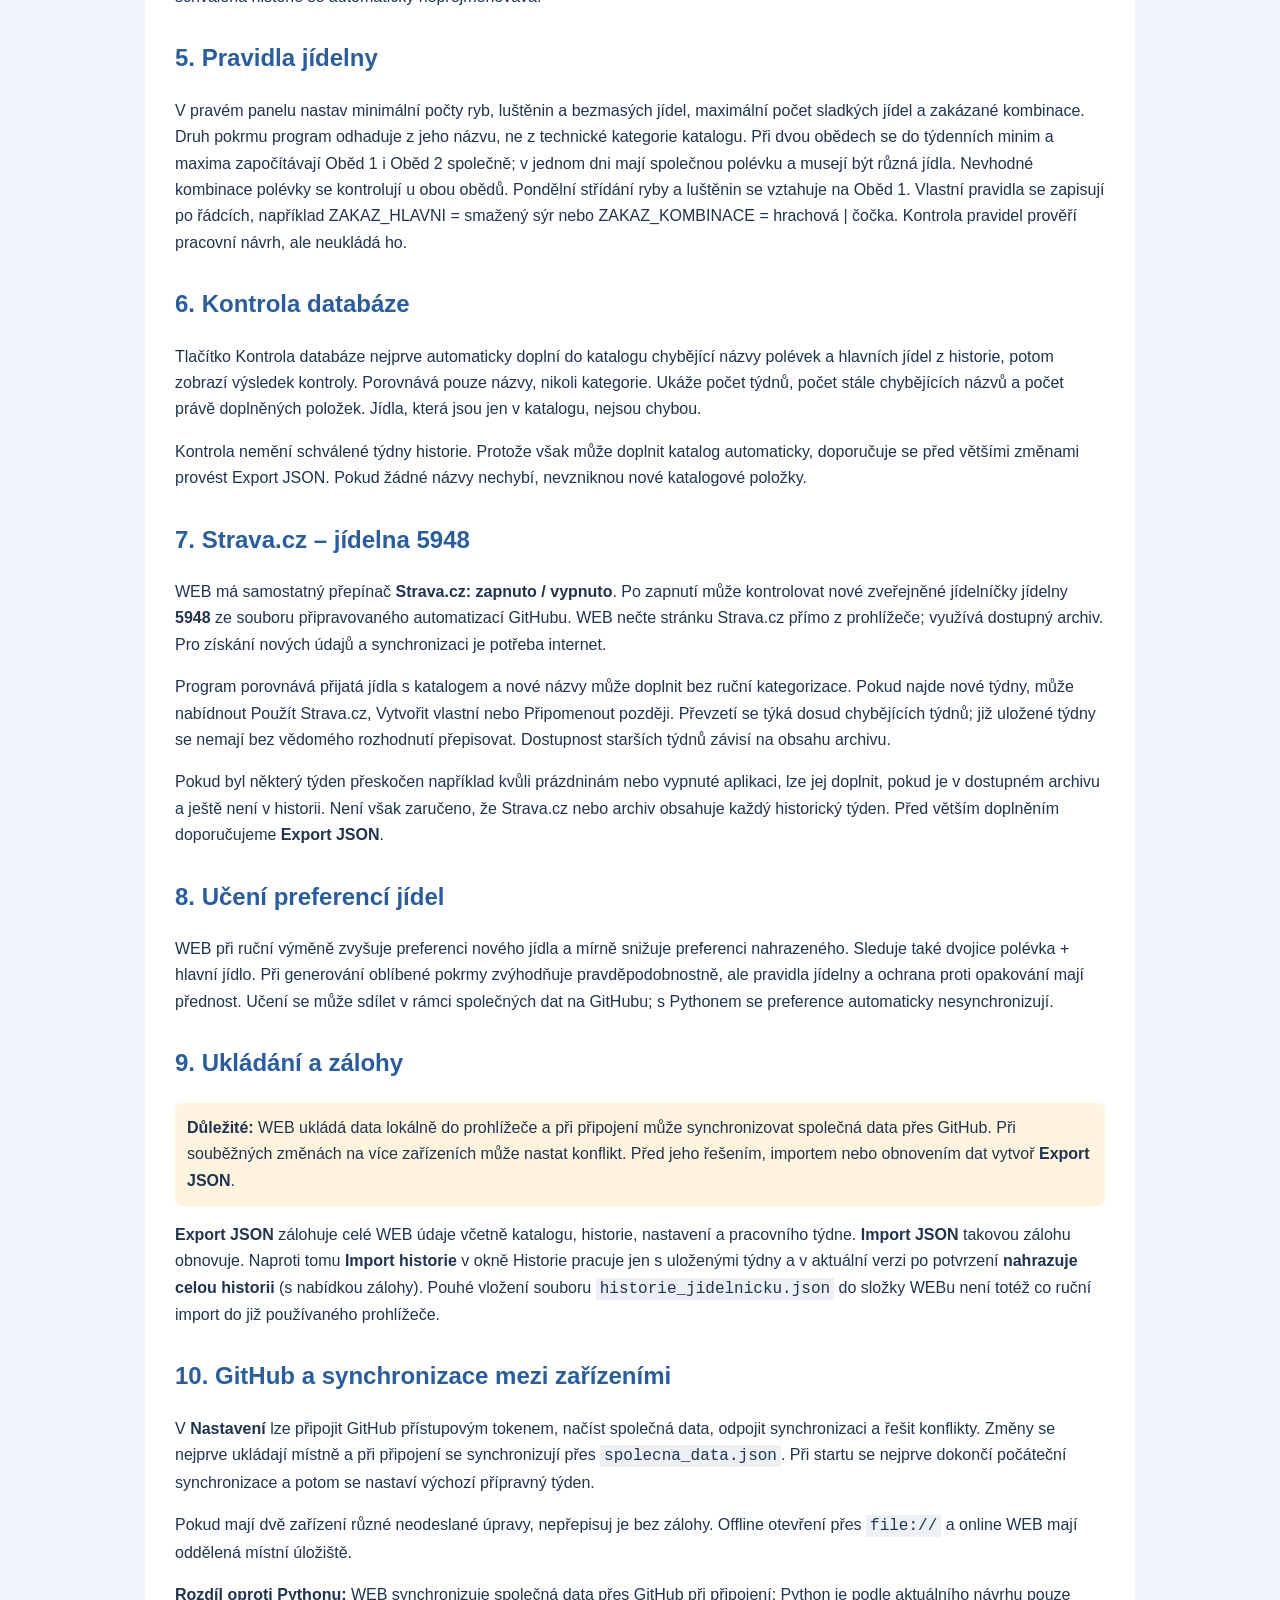
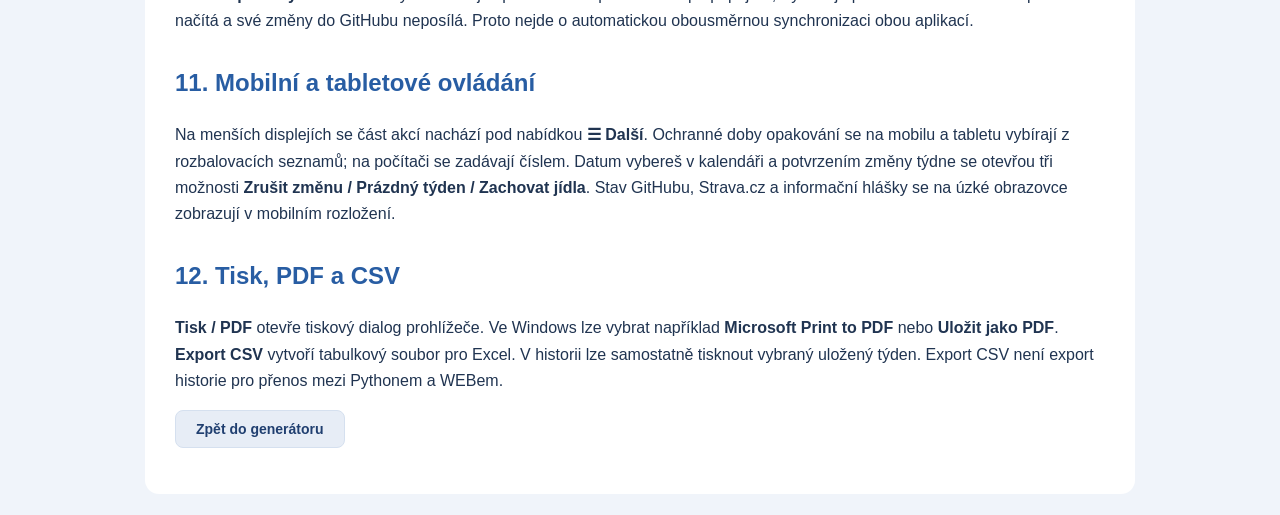
==== commit 01ad8bcc: "Add files via upload" ====
--- a/napoveda.html
+++ b/napoveda.html
@@ -22,7 +22,7 @@
 .to-top:hover,.to-top:focus-visible{opacity:1;background:#eaf1fa}
 @media(max-width:650px){.to-top{right:12px;bottom:16px;width:44px;height:44px}}
 @media(prefers-reduced-motion:reduce){html{scroll-behavior:auto}}
-</style></head><body><main><header><h1>Generátor jídelníčků</h1><p>Uživatelská nápověda pro webovou verzi HTML / CSS / JavaScript</p><details class="help-menu" open=""><summary>☰ Obsah nápovědy</summary><nav><a href="#start">Začínáme</a><a href="#history">Historie</a><a href="#import">Import / export</a><a href="#edit">Úpravy</a><a href="#rules">Pravidla</a><a href="#audit">Kontrola databáze</a><a href="#strava">Strava.cz</a><a href="#learning">Učení</a><a href="#backup">Zálohy</a><a href="#print">Tisk</a><a href="#sync">GitHub</a><a href="#mobile">Mobil a tablet</a></nav></details></header><section id="start"><h2>1. Začínáme</h2><p>Po otevření WEBu a dokončení počáteční synchronizace se <strong>bez potvrzovacího okna</strong> nastaví prázdný pracovní jídelníček pro nejbližší budoucí pondělí. Například v neděli 1. 11. 2026 se nabídne 2.–6. 11.; v pondělí 2. 11. se nabídne 9.–13. 11. Takto se připravuje jídelníček pro následující týden, ne pro právě probíhající vaření. Dříve rozpracovaný pracovní týden můžeš v aktuální relaci vrátit tlačítkem <strong>Zpět</strong>; schválená historie se samotným spuštěním nemění.</p><p>Chceš-li plánovat ještě dále dopředu nebo otevřít starší týden, vyber datum ručně v kalendáři. Program použije <strong>přesně vybraný kalendářní týden</strong> a sám ho během práce nepřepne. Zeleně je označen dnešek, modře vybraný den a světle modře pracovní týden. Při změně data se zobrazí tři volby: <strong>Zrušit změnu</strong> (ponechá původní týden), <strong>Prázdný týden</strong> (nový prázdný návrh) a <strong>Zachovat jídla</strong> (přenese současná jídla na vybraný týden). Žádná z těchto voleb sama nepřepíše schválenou historii.</p><p>Nastav <strong>Počet obědů</strong> (1 nebo 2), dny vaření a případně ochranné doby opakování. Tlačítko <strong>Generovat</strong> připraví návrh; kliknutím na polévku nebo oběd pokrm změníš. <strong>Schválit a uložit</strong> uloží pracovní jídelníček do historie; při přepisu existujícího týdne je vyžadováno potvrzení. Pondělní Oběd 1 se podle předchozí schválené historie střídá mezi rybou a luštěninami, přičemž pondělí bez vaření nebo s jiným druhem jídla se přeskakují. Výjimku při ruční změně či schvalování lze vědomě potvrdit.</p></section><section id="history"><h2>2. Historie – uložené týdny</h2><p>Otevři <strong>Historie</strong> v horní liště nebo v pravém panelu. Vlevo vyber uložený týden, vpravo uvidíš jeho polévky, Oběd 1, případný Oběd 2 a stav jednotlivých dnů. Označení se řídí datem <strong>konkrétního dne</strong>: pro minulost <strong>Vařilo se / Nevařilo se</strong>, pro dnešek a budoucnost <strong>Vaří se / Nevaří se</strong>. Přepnutí stavu dne v historii je úprava, kterou je třeba brát jako změnu uložených dat.</p><p><strong>Načíst jídelníček</strong> otevře vybraný týden jako pracovní jídelníček. <strong>Kopírovat do jiného týdne</strong> vytvoří pracovní kopii pro datum zvolené v kalendáři. <strong>Tisk / PDF</strong> vytiskne zvolený týden. <strong>Smazat z historie</strong> odstraní týden po potvrzení; v běžící relaci lze změny vracet tlačítkem Zpět. Kopírování ani pouhé načtení nepřepisuje schválenou historii.</p><p>Ochrana proti opakování jídel používá nastavení <strong>Neopakovat hlavní</strong> a <strong>Neopakovat polévky</strong> (výchozí hodnoty 8 a 3 týdny). Obě hlavní jídla se při kontrole opakování posuzují společně.</p></section><section id="import"><h2>3. Import a export historie mezi Pythonem a WEBem</h2><p>V okně <strong>Historie</strong> jsou tlačítka <strong>Import historie</strong> a <strong>Export historie</strong>. Import přijímá vhodný soubor JSON s uloženými týdny, například export z Pythonu. <strong>Aktuální import historie ve WEBu nenabízí slučování:</strong> po načtení se zobrazí potvrzení <strong>ANO = zálohovat původní historii a NAHRADIT všechny týdny; NE = nic neměnit</strong>. Před nahrazením WEB uloží místní zálohu do prohlížeče a nabídne stažení souboru se starou historií. Katalog, pravidla a pracovní týden zůstanou zachované.</p><p><strong>Export historie</strong> vytvoří JSON pouze s uloženými týdny, vhodný také pro přenos do Pythonu. Nezaměňuj ho s úplným <strong>Export JSON / Import JSON</strong>, který pracuje s celými WEB daty. Pokud chceš zachovat týdny z obou verzí, před nahrazením historie nejprve porovnej a zálohuj oba soubory; prostý import historie ve WEBu je nesloučí.</p></section><section id="edit"><h2>4. Úpravy jídel a dnů</h2><p>V hlavním náhledu klikni na název polévky nebo hlavního jídla. Výchozí filtr <strong>VŠECHNY</strong> zobrazuje všechna jídla; vyhledávání funguje i bez diakritiky. Jídlo lze v katalogu přidat, přejmenovat nebo smazat. Přidání jídla nevyžaduje žádnou kategorii. Změny pracovního jídelníčku lze vracet tlačítky <strong>Zpět / Znovu</strong>.</p><p>V hlavním jídelníčku zaškrtávací políčka <strong>Po–Pá</strong> určují, zda se daný den vaří. Vypnutý den zůstává zobrazený, ale bez pokrmů. V historii se text stavu mění také podle toho, zda datum už uplynulo. Přejmenování jídla v katalogu může ovlivnit pracovní návrh; již schválená historie se automaticky nepřejmenovává.</p></section><section id="rules"><h2>5. Pravidla jídelny</h2><p>V pravém panelu nastav minimální počty ryb, luštěnin a bezmasých jídel, maximální počet sladkých jídel a zakázané kombinace. Vlastní pravidla se zapisují po řádcích, například <code>ZAKAZ_HLAVNI = smažený sýr</code> nebo <code>ZAKAZ_KOMBINACE = hrachová | čočka</code>. Ulož je příslušným tlačítkem. <strong>Kontrola pravidel</strong> prověří aktuální pracovní návrh; sama ho neschvaluje ani neukládá.</p></section><section id="audit"><h2>6. Kontrola databáze</h2><p>Tlačítko <strong>Kontrola databáze</strong> porovnává názvy polévek a hlavních jídel v katalogu s uloženou historií. Zobrazí počty položek, jídla chybějící v katalogu, chybějící názvy jídel. Jídla, která jsou pouze v katalogu, <strong>nejsou chybou a nemažou se</strong>.</p><p>Kontrola sama nemění schválenou historii. Pokud nabídne doplnění či opravu katalogu, nejprve zkontroluj návrhy a před potvrzením si ulož zálohu. Automatické kontroly mohou proběhnout bez rušivého hlášení, pokud nenajdou problém.</p></section><section id="strava"><h2>7. Strava.cz – jídelna 5948</h2><p>WEB má samostatný přepínač <strong>Strava.cz: zapnuto / vypnuto</strong>. Po zapnutí může kontrolovat nové zveřejněné jídelníčky jídelny <strong>5948</strong> ze souboru připravovaného automatizací GitHubu. WEB nečte stránku Strava.cz přímo z prohlížeče; využívá dostupný archiv. Pro získání nových údajů a synchronizaci je potřeba internet.</p><p>Program porovnává přijatá jídla s katalogem. Jednoznačné shody rozpozná automaticky, nové názvy automaticky doplní bez kategorizace. Při nalezení nových týdnů může nabídnout <strong>Použít Strava.cz</strong>, <strong>Vytvořit vlastní</strong> nebo <strong>Připomenout později</strong>. Při potvrzeném převzetí doplňuje nové týdny do historie a nové položky do katalogu. <strong>Existující týdny nemá automaticky přepisovat</strong>; změny či nejasnosti vyžadují kontrolu.</p><p>Pokud byl některý týden přeskočen například kvůli prázdninám nebo vypnuté aplikaci, lze jej doplnit, pokud je v dostupném archivu a ještě není v historii. Není však zaručeno, že Strava.cz nebo archiv obsahuje každý historický týden. Před větším doplněním doporučujeme <strong>Export JSON</strong>.</p></section><section id="learning"><h2>8. Učení preferencí jídel</h2><p>WEB při ruční výměně zvyšuje preferenci nového jídla a mírně snižuje preferenci nahrazeného. Sleduje také dvojice polévka + hlavní jídlo. Při generování oblíbené pokrmy zvýhodňuje pravděpodobnostně, ale pravidla jídelny a ochrana proti opakování mají přednost. Učení se může sdílet v rámci společných dat na GitHubu; s Pythonem se preference automaticky nesynchronizují.</p></section><section id="backup"><h2>9. Ukládání a zálohy</h2><aside><strong>Důležité:</strong> WEB ukládá data lokálně do prohlížeče a při připojení může synchronizovat společná data přes GitHub. Při souběžných změnách na více zařízeních může nastat konflikt. Před jeho řešením, importem nebo obnovením dat vytvoř <strong>Export JSON</strong>.</aside><p><strong>Export JSON</strong> zálohuje celé WEB údaje včetně katalogu, historie, nastavení a pracovního týdne. <strong>Import JSON</strong> takovou zálohu obnovuje. Naproti tomu <strong>Import historie</strong> v okně Historie pracuje jen s uloženými týdny a v aktuální verzi po potvrzení <strong>nahrazuje celou historii</strong> (s nabídkou zálohy). Pouhé vložení souboru <code>historie_jidelnicku.json</code> do složky WEBu není totéž co ruční import do již používaného prohlížeče.</p></section><section id="sync"><h2>10. GitHub a synchronizace mezi zařízeními</h2><p>V <strong>Nastavení</strong> lze připojit GitHub přístupovým tokenem, načíst společná data, odpojit synchronizaci a řešit konflikty. Změny se nejprve ukládají místně a při připojení se synchronizují přes <code>spolecna_data.json</code>. Při startu se nejprve dokončí počáteční synchronizace a potom se nastaví výchozí přípravný týden.</p><p>Pokud mají dvě zařízení různé neodeslané úpravy, nepřepisuj je bez zálohy. Offline otevření přes <code>file://</code> a online WEB mají oddělená místní úložiště.</p></section><section id="mobile"><h2>11. Mobilní a tabletové ovládání</h2><p>Na menších displejích se část akcí nachází pod nabídkou <strong>☰ Další</strong>. Ochranné doby opakování se na mobilu a tabletu vybírají z rozbalovacích seznamů; na počítači se zadávají číslem. Datum vybereš v kalendáři a potvrzením změny týdne se otevřou tři možnosti <strong>Zrušit změnu / Prázdný týden / Zachovat jídla</strong>. Stav GitHubu, Strava.cz a informační hlášky se na úzké obrazovce zobrazují v mobilním rozložení.</p></section><section id="print"><h2>12. Tisk, PDF a CSV</h2><p><strong>Tisk / PDF</strong> otevře tiskový dialog prohlížeče. Ve Windows lze vybrat například <strong>Microsoft Print to PDF</strong> nebo <strong>Uložit jako PDF</strong>. <strong>Export CSV</strong> vytvoří tabulkový soubor pro Excel. V historii lze samostatně tisknout vybraný uložený týden. Export CSV není export historie pro přenos mezi Pythonem a WEBem.</p></section><p><a class="back-button" href="index.html">Zpět do generátoru</a></p></main><button aria-label="Posun na začátek nápovědy" class="to-top" id="toTop" title="Zpět nahoru" type="button">↑</button><script>
+</style></head><body><main><header><h1>Generátor jídelníčků</h1><p>Uživatelská nápověda pro webovou verzi HTML / CSS / JavaScript</p><details class="help-menu" open=""><summary>☰ Obsah nápovědy</summary><nav><a href="#start">Začínáme</a><a href="#history">Historie</a><a href="#import">Import / export</a><a href="#edit">Úpravy</a><a href="#rules">Pravidla</a><a href="#audit">Kontrola databáze</a><a href="#strava">Strava.cz</a><a href="#learning">Učení</a><a href="#backup">Zálohy</a><a href="#print">Tisk</a><a href="#sync">GitHub</a><a href="#mobile">Mobil a tablet</a></nav></details></header><section id="start"><h2>1. Začínáme</h2><p>Po otevření WEBu a dokončení počáteční synchronizace se <strong>bez potvrzovacího okna</strong> nastaví prázdný pracovní jídelníček pro nejbližší budoucí pondělí. Například v neděli 1. 11. 2026 se nabídne 2.–6. 11.; v pondělí 2. 11. se nabídne 9.–13. 11. Takto se připravuje jídelníček pro následující týden, ne pro právě probíhající vaření. Dříve rozpracovaný pracovní týden můžeš v aktuální relaci vrátit tlačítkem <strong>Zpět</strong>; schválená historie se samotným spuštěním nemění.</p><p>Chceš-li plánovat ještě dále dopředu nebo otevřít starší týden, vyber datum ručně v kalendáři. Program použije <strong>přesně vybraný kalendářní týden</strong> a sám ho během práce nepřepne. Zeleně je označen dnešek, modře vybraný den a světle modře pracovní týden. Při změně data se zobrazí tři volby: <strong>Zrušit změnu</strong> (ponechá původní týden), <strong>Prázdný týden</strong> (nový prázdný návrh) a <strong>Zachovat jídla</strong> (přenese současná jídla na vybraný týden). Žádná z těchto voleb sama nepřepíše schválenou historii.</p><p>Nastav <strong>Počet obědů</strong> (1 nebo 2), dny vaření a případně ochranné doby opakování. Tlačítko <strong>Generovat</strong> připraví návrh; kliknutím na polévku nebo oběd pokrm změníš. <strong>Schválit a uložit</strong> uloží pracovní jídelníček do historie; při přepisu existujícího týdne je vyžadováno potvrzení. Pondělní Oběd 1 se podle předchozí schválené historie střídá mezi rybou a luštěninami, přičemž pondělí bez vaření nebo s jiným druhem jídla se přeskakují. Výjimku při ruční změně či schvalování lze vědomě potvrdit.</p></section><section id="history"><h2>2. Historie – uložené týdny</h2><p>Otevři <strong>Historie</strong> v horní liště nebo v pravém panelu. Vlevo vyber uložený týden, vpravo uvidíš jeho polévky, Oběd 1, případný Oběd 2 a stav jednotlivých dnů. Označení se řídí datem <strong>konkrétního dne</strong>: pro minulost <strong>Vařilo se / Nevařilo se</strong>, pro dnešek a budoucnost <strong>Vaří se / Nevaří se</strong>. Přepnutí stavu dne v historii je úprava, kterou je třeba brát jako změnu uložených dat.</p><p><strong>Načíst jídelníček</strong> otevře vybraný týden jako pracovní jídelníček. <strong>Kopírovat do jiného týdne</strong> vytvoří pracovní kopii pro datum zvolené v kalendáři. <strong>Tisk / PDF</strong> vytiskne zvolený týden. <strong>Smazat z historie</strong> odstraní týden po potvrzení; v běžící relaci lze změny vracet tlačítkem Zpět. Kopírování ani pouhé načtení nepřepisuje schválenou historii.</p><p>Ochrana proti opakování jídel používá nastavení <strong>Neopakovat hlavní</strong> a <strong>Neopakovat polévky</strong> (výchozí hodnoty 8 a 3 týdny). Obě hlavní jídla se při kontrole opakování posuzují společně.</p></section><section id="import"><h2>3. Import a export historie mezi Pythonem a WEBem</h2><p>V okně <strong>Historie</strong> jsou tlačítka <strong>Import historie</strong> a <strong>Export historie</strong>. Import přijímá vhodný soubor JSON s uloženými týdny, například export z Pythonu. <strong>Aktuální import historie ve WEBu nenabízí slučování:</strong> po načtení se zobrazí potvrzení <strong>ANO = zálohovat původní historii a NAHRADIT všechny týdny; NE = nic neměnit</strong>. Před nahrazením WEB uloží místní zálohu do prohlížeče a nabídne stažení souboru se starou historií. Katalog, pravidla a pracovní týden zůstanou zachované.</p><p><strong>Export historie</strong> vytvoří JSON pouze s uloženými týdny, vhodný také pro přenos do Pythonu. Nezaměňuj ho s úplným <strong>Export JSON / Import JSON</strong>, který pracuje s celými WEB daty. Pokud chceš zachovat týdny z obou verzí, před nahrazením historie nejprve porovnej a zálohuj oba soubory; prostý import historie ve WEBu je nesloučí.</p></section><section id="edit"><h2>4. Úpravy jídel a dnů</h2><p>V hlavním náhledu klikni na název polévky nebo hlavního jídla. Výchozí filtr <strong>VŠECHNY</strong> zobrazuje všechna jídla; vyhledávání funguje i bez diakritiky. Jídlo lze v katalogu přidat, přejmenovat nebo smazat. Přidání jídla nevyžaduje žádnou kategorii. Změny pracovního jídelníčku lze vracet tlačítky <strong>Zpět / Znovu</strong>. Technické sekce katalogu mohou zůstat v uložených datech kvůli kompatibilitě, ale uživatel při přidávání ani výběru jídel kategorii neurčuje.</p><p>V hlavním jídelníčku zaškrtávací políčka <strong>Po–Pá</strong> určují, zda se daný den vaří. Vypnutý den zůstává zobrazený, ale bez pokrmů. V historii se text stavu mění také podle toho, zda datum už uplynulo. Přejmenování jídla v katalogu může ovlivnit pracovní návrh; již schválená historie se automaticky nepřejmenovává.</p></section><section id="rules"><h2>5. Pravidla jídelny</h2><p>V pravém panelu nastav minimální počty ryb, luštěnin a bezmasých jídel, maximální počet sladkých jídel a zakázané kombinace. Druh pokrmu program odhaduje z jeho názvu, ne z technické kategorie katalogu. Při dvou obědech se do týdenních minim a maxima započítávají Oběd 1 i Oběd 2 společně; v jednom dni mají společnou polévku a musejí být různá jídla. Nevhodné kombinace polévky se kontrolují u obou obědů. Pondělní střídání ryby a luštěnin se vztahuje na Oběd 1. Vlastní pravidla se zapisují po řádcích, například ZAKAZ_HLAVNI = smažený sýr nebo ZAKAZ_KOMBINACE = hrachová | čočka. Kontrola pravidel prověří pracovní návrh, ale neukládá ho.</p></section><section id="audit"><h2>6. Kontrola databáze</h2><p>Tlačítko Kontrola databáze nejprve automaticky doplní do katalogu chybějící názvy polévek a hlavních jídel z historie, potom zobrazí výsledek kontroly. Porovnává pouze názvy, nikoli kategorie. Ukáže počet týdnů, počet stále chybějících názvů a počet právě doplněných položek. Jídla, která jsou jen v katalogu, nejsou chybou.</p><p>Kontrola nemění schválené týdny historie. Protože však může doplnit katalog automaticky, doporučuje se před většími změnami provést Export JSON. Pokud žádné názvy nechybí, nevzniknou nové katalogové položky.</p></section><section id="strava"><h2>7. Strava.cz – jídelna 5948</h2><p>WEB má samostatný přepínač <strong>Strava.cz: zapnuto / vypnuto</strong>. Po zapnutí může kontrolovat nové zveřejněné jídelníčky jídelny <strong>5948</strong> ze souboru připravovaného automatizací GitHubu. WEB nečte stránku Strava.cz přímo z prohlížeče; využívá dostupný archiv. Pro získání nových údajů a synchronizaci je potřeba internet.</p><p>Program porovnává přijatá jídla s katalogem a nové názvy může doplnit bez ruční kategorizace. Pokud najde nové týdny, může nabídnout Použít Strava.cz, Vytvořit vlastní nebo Připomenout později. Převzetí se týká dosud chybějících týdnů; již uložené týdny se nemají bez vědomého rozhodnutí přepisovat. Dostupnost starších týdnů závisí na obsahu archivu.</p><p>Pokud byl některý týden přeskočen například kvůli prázdninám nebo vypnuté aplikaci, lze jej doplnit, pokud je v dostupném archivu a ještě není v historii. Není však zaručeno, že Strava.cz nebo archiv obsahuje každý historický týden. Před větším doplněním doporučujeme <strong>Export JSON</strong>.</p></section><section id="learning"><h2>8. Učení preferencí jídel</h2><p>WEB při ruční výměně zvyšuje preferenci nového jídla a mírně snižuje preferenci nahrazeného. Sleduje také dvojice polévka + hlavní jídlo. Při generování oblíbené pokrmy zvýhodňuje pravděpodobnostně, ale pravidla jídelny a ochrana proti opakování mají přednost. Učení se může sdílet v rámci společných dat na GitHubu; s Pythonem se preference automaticky nesynchronizují.</p></section><section id="backup"><h2>9. Ukládání a zálohy</h2><aside><strong>Důležité:</strong> WEB ukládá data lokálně do prohlížeče a při připojení může synchronizovat společná data přes GitHub. Při souběžných změnách na více zařízeních může nastat konflikt. Před jeho řešením, importem nebo obnovením dat vytvoř <strong>Export JSON</strong>.</aside><p><strong>Export JSON</strong> zálohuje celé WEB údaje včetně katalogu, historie, nastavení a pracovního týdne. <strong>Import JSON</strong> takovou zálohu obnovuje. Naproti tomu <strong>Import historie</strong> v okně Historie pracuje jen s uloženými týdny a v aktuální verzi po potvrzení <strong>nahrazuje celou historii</strong> (s nabídkou zálohy). Pouhé vložení souboru <code>historie_jidelnicku.json</code> do složky WEBu není totéž co ruční import do již používaného prohlížeče.</p></section><section id="sync"><h2>10. GitHub a synchronizace mezi zařízeními</h2><p>V <strong>Nastavení</strong> lze připojit GitHub přístupovým tokenem, načíst společná data, odpojit synchronizaci a řešit konflikty. Změny se nejprve ukládají místně a při připojení se synchronizují přes <code>spolecna_data.json</code>. Při startu se nejprve dokončí počáteční synchronizace a potom se nastaví výchozí přípravný týden.</p><p>Pokud mají dvě zařízení různé neodeslané úpravy, nepřepisuj je bez zálohy. Offline otevření přes <code>file://</code> a online WEB mají oddělená místní úložiště.</p><p><strong>Rozdíl oproti Pythonu:</strong> WEB synchronizuje společná data přes GitHub při připojení; Python je podle aktuálního návrhu pouze načítá a své změny do GitHubu neposílá. Proto nejde o automatickou obousměrnou synchronizaci obou aplikací.</p></section><section id="mobile"><h2>11. Mobilní a tabletové ovládání</h2><p>Na menších displejích se část akcí nachází pod nabídkou <strong>☰ Další</strong>. Ochranné doby opakování se na mobilu a tabletu vybírají z rozbalovacích seznamů; na počítači se zadávají číslem. Datum vybereš v kalendáři a potvrzením změny týdne se otevřou tři možnosti <strong>Zrušit změnu / Prázdný týden / Zachovat jídla</strong>. Stav GitHubu, Strava.cz a informační hlášky se na úzké obrazovce zobrazují v mobilním rozložení.</p></section><section id="print"><h2>12. Tisk, PDF a CSV</h2><p><strong>Tisk / PDF</strong> otevře tiskový dialog prohlížeče. Ve Windows lze vybrat například <strong>Microsoft Print to PDF</strong> nebo <strong>Uložit jako PDF</strong>. <strong>Export CSV</strong> vytvoří tabulkový soubor pro Excel. V historii lze samostatně tisknout vybraný uložený týden. Export CSV není export historie pro přenos mezi Pythonem a WEBem.</p></section><p><a class="back-button" href="index.html">Zpět do generátoru</a></p></main><button aria-label="Posun na začátek nápovědy" class="to-top" id="toTop" title="Zpět nahoru" type="button">↑</button><script>
 // Desktop: navigace trvale viditelna. Mobil: nabidka po otevreni stranky sbalena.
 (function () {
   const menu = document.querySelector('.help-menu');
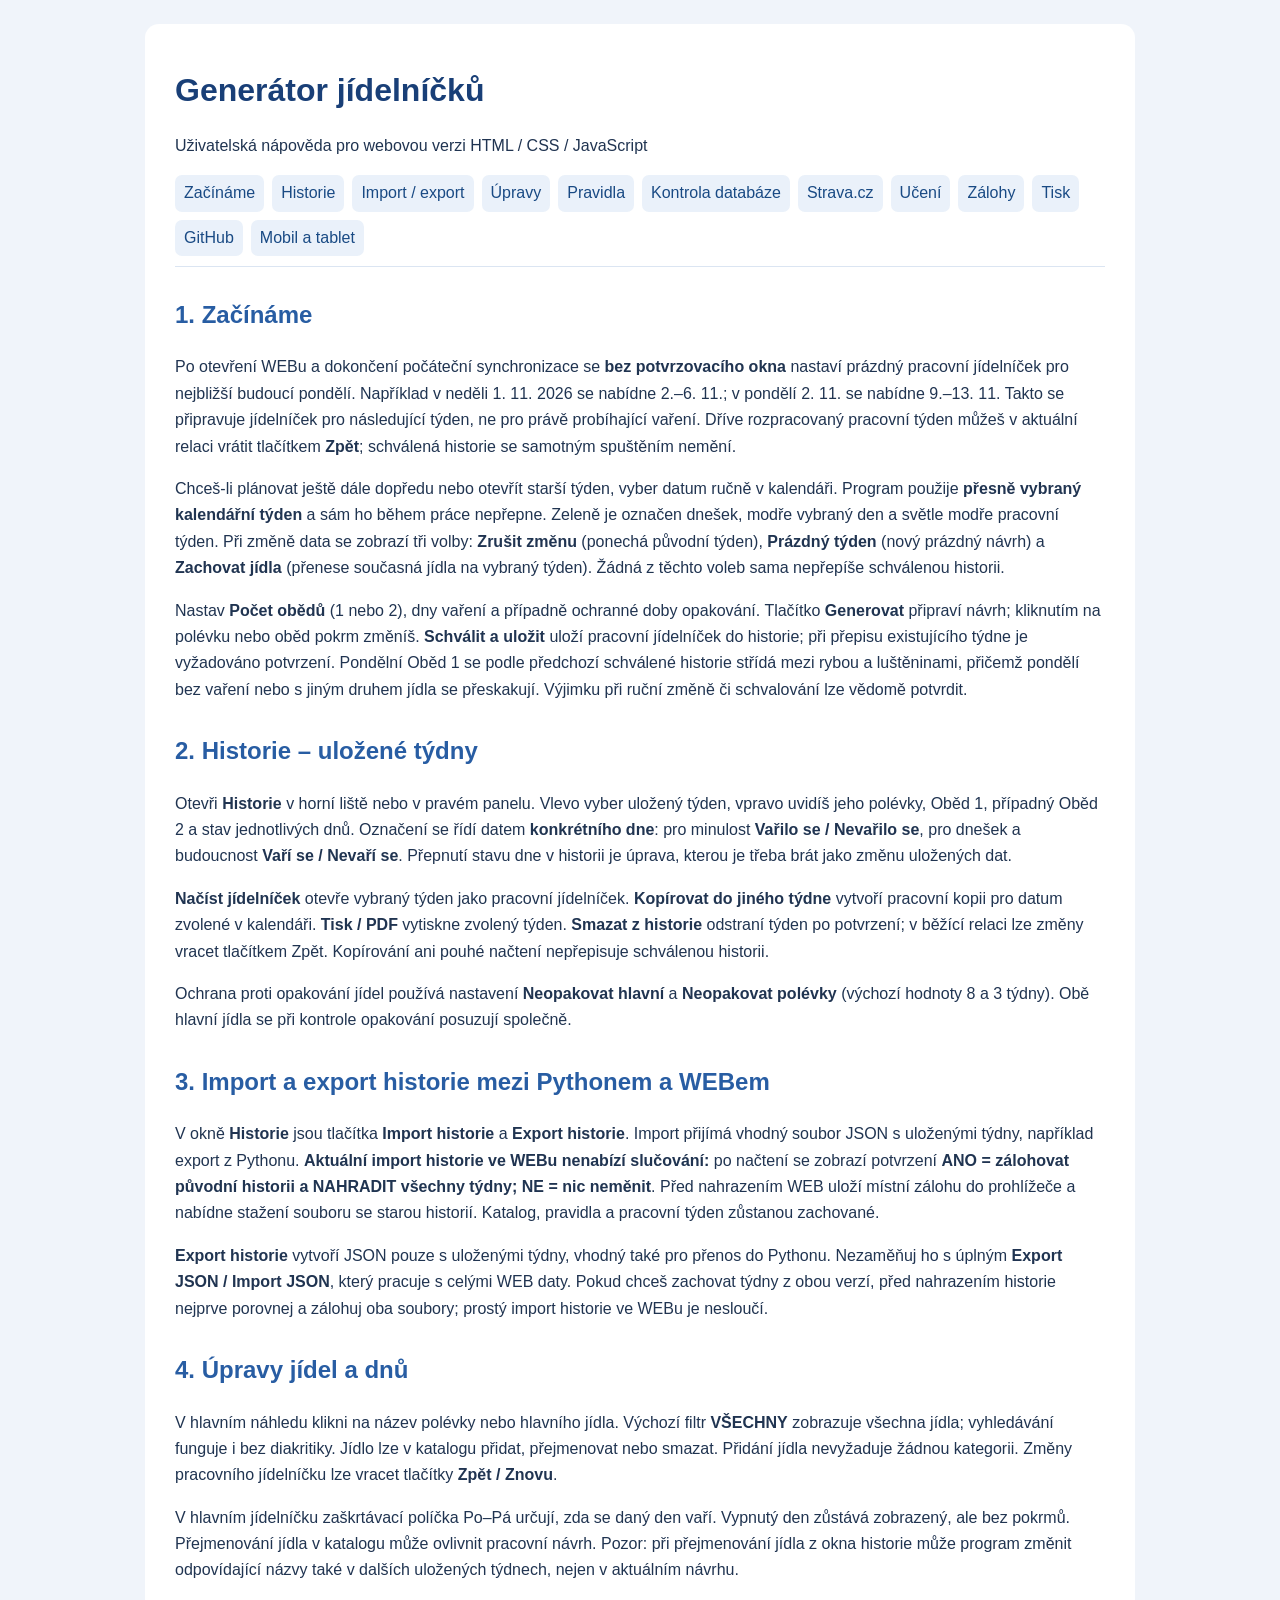
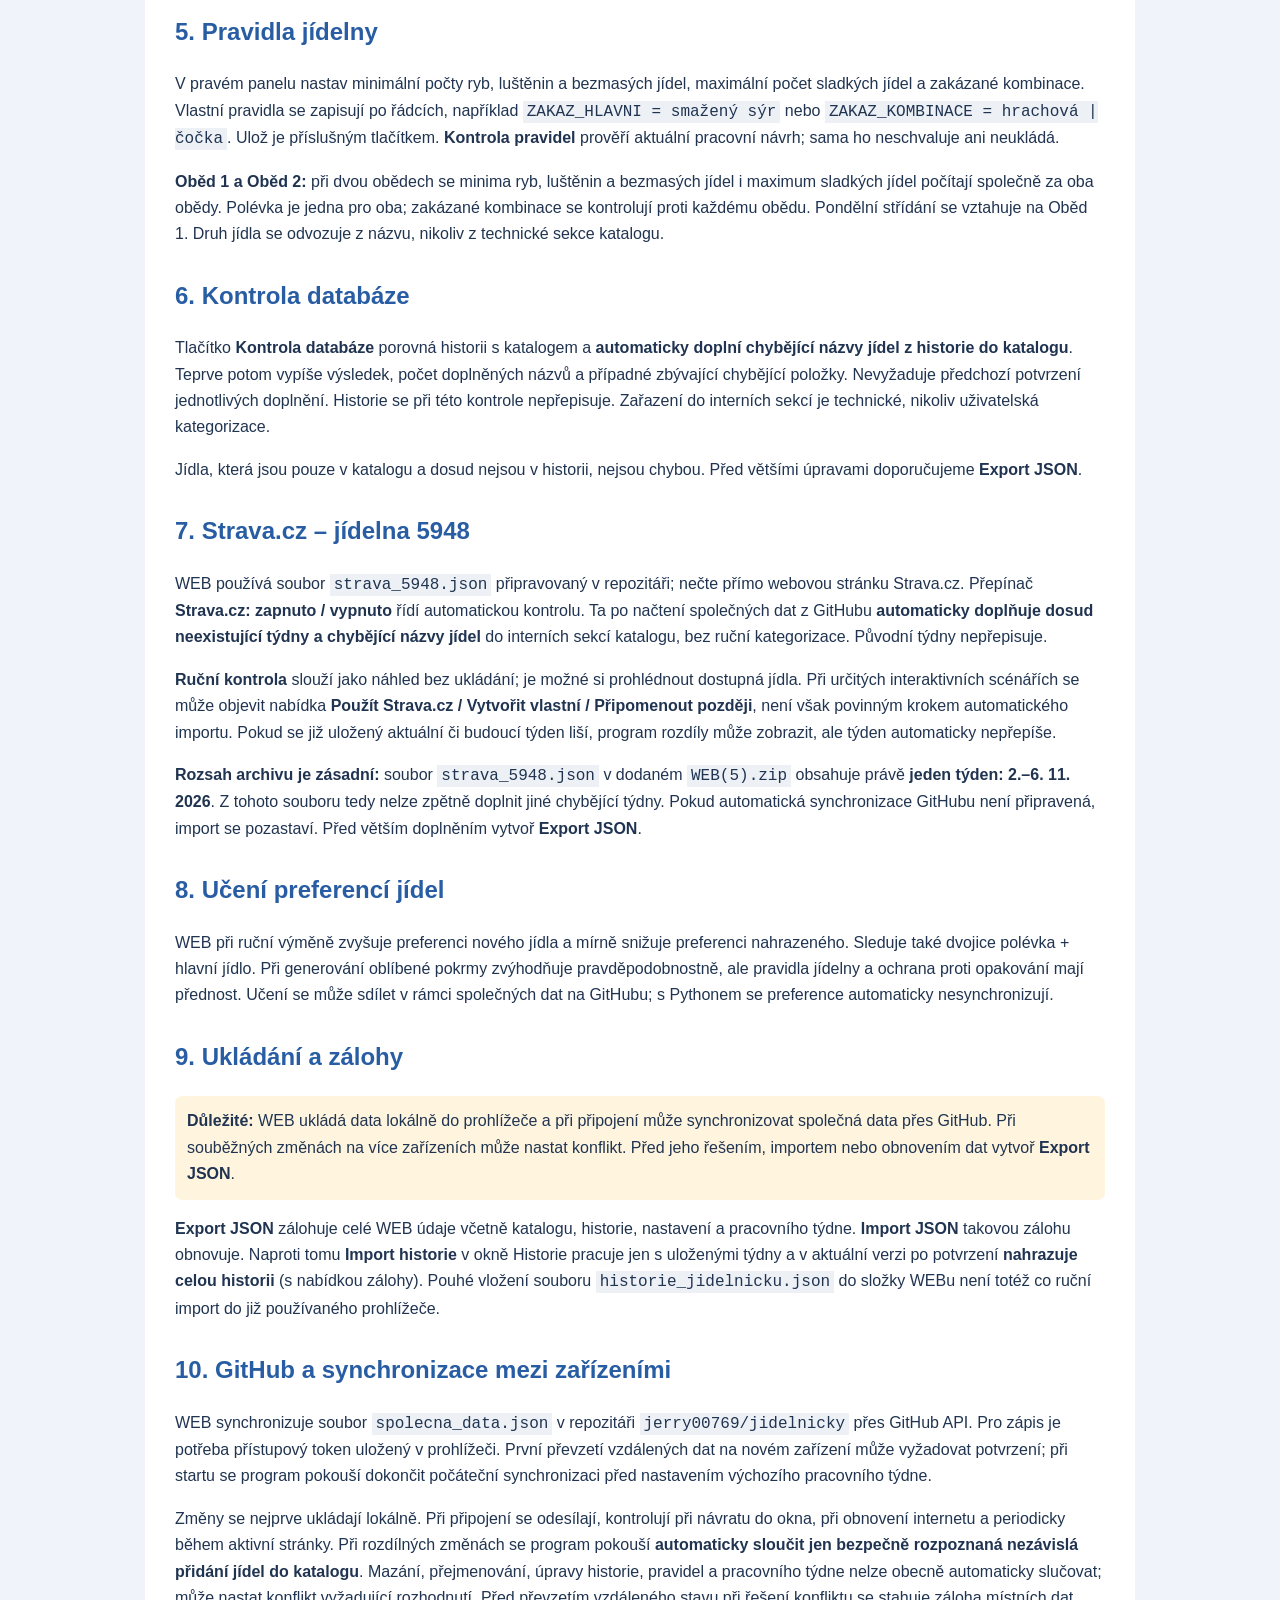
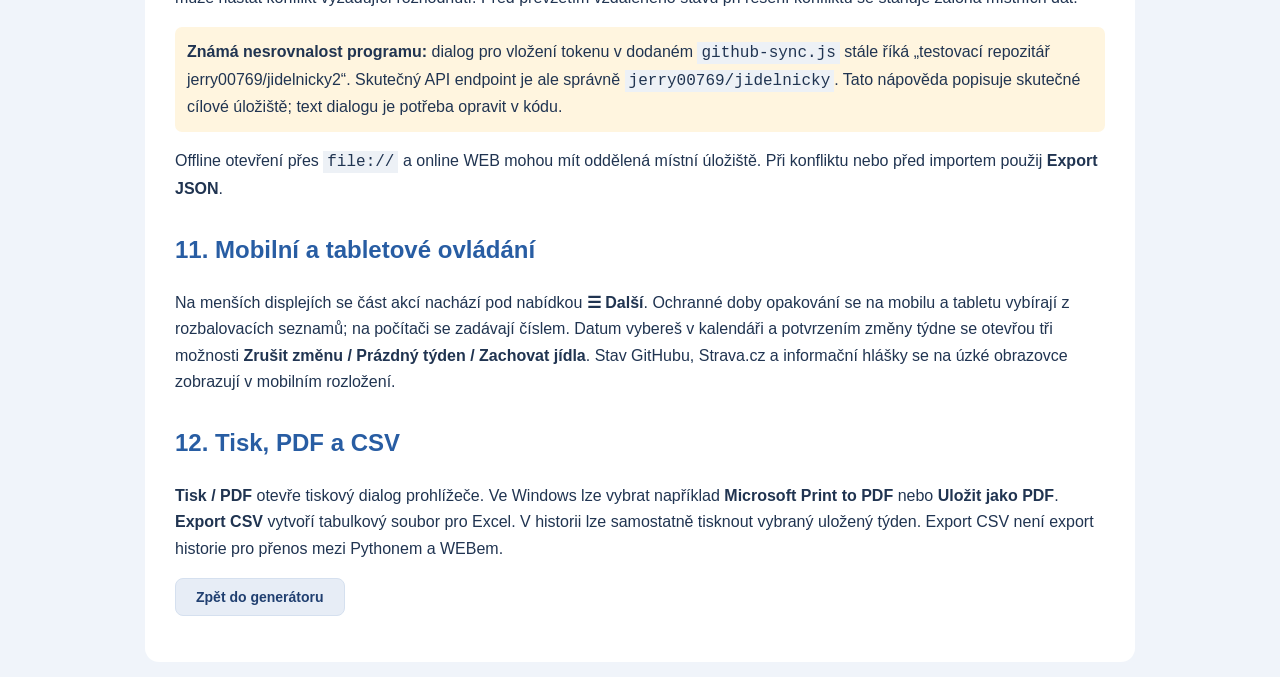
==== commit 36e97ca6: "Add files via upload" ====
--- a/napoveda.html
+++ b/napoveda.html
@@ -22,7 +22,7 @@
 .to-top:hover,.to-top:focus-visible{opacity:1;background:#eaf1fa}
 @media(max-width:650px){.to-top{right:12px;bottom:16px;width:44px;height:44px}}
 @media(prefers-reduced-motion:reduce){html{scroll-behavior:auto}}
-</style></head><body><main><header><h1>Generátor jídelníčků</h1><p>Uživatelská nápověda pro webovou verzi HTML / CSS / JavaScript</p><details class="help-menu" open=""><summary>☰ Obsah nápovědy</summary><nav><a href="#start">Začínáme</a><a href="#history">Historie</a><a href="#import">Import / export</a><a href="#edit">Úpravy</a><a href="#rules">Pravidla</a><a href="#audit">Kontrola databáze</a><a href="#strava">Strava.cz</a><a href="#learning">Učení</a><a href="#backup">Zálohy</a><a href="#print">Tisk</a><a href="#sync">GitHub</a><a href="#mobile">Mobil a tablet</a></nav></details></header><section id="start"><h2>1. Začínáme</h2><p>Po otevření WEBu a dokončení počáteční synchronizace se <strong>bez potvrzovacího okna</strong> nastaví prázdný pracovní jídelníček pro nejbližší budoucí pondělí. Například v neděli 1. 11. 2026 se nabídne 2.–6. 11.; v pondělí 2. 11. se nabídne 9.–13. 11. Takto se připravuje jídelníček pro následující týden, ne pro právě probíhající vaření. Dříve rozpracovaný pracovní týden můžeš v aktuální relaci vrátit tlačítkem <strong>Zpět</strong>; schválená historie se samotným spuštěním nemění.</p><p>Chceš-li plánovat ještě dále dopředu nebo otevřít starší týden, vyber datum ručně v kalendáři. Program použije <strong>přesně vybraný kalendářní týden</strong> a sám ho během práce nepřepne. Zeleně je označen dnešek, modře vybraný den a světle modře pracovní týden. Při změně data se zobrazí tři volby: <strong>Zrušit změnu</strong> (ponechá původní týden), <strong>Prázdný týden</strong> (nový prázdný návrh) a <strong>Zachovat jídla</strong> (přenese současná jídla na vybraný týden). Žádná z těchto voleb sama nepřepíše schválenou historii.</p><p>Nastav <strong>Počet obědů</strong> (1 nebo 2), dny vaření a případně ochranné doby opakování. Tlačítko <strong>Generovat</strong> připraví návrh; kliknutím na polévku nebo oběd pokrm změníš. <strong>Schválit a uložit</strong> uloží pracovní jídelníček do historie; při přepisu existujícího týdne je vyžadováno potvrzení. Pondělní Oběd 1 se podle předchozí schválené historie střídá mezi rybou a luštěninami, přičemž pondělí bez vaření nebo s jiným druhem jídla se přeskakují. Výjimku při ruční změně či schvalování lze vědomě potvrdit.</p></section><section id="history"><h2>2. Historie – uložené týdny</h2><p>Otevři <strong>Historie</strong> v horní liště nebo v pravém panelu. Vlevo vyber uložený týden, vpravo uvidíš jeho polévky, Oběd 1, případný Oběd 2 a stav jednotlivých dnů. Označení se řídí datem <strong>konkrétního dne</strong>: pro minulost <strong>Vařilo se / Nevařilo se</strong>, pro dnešek a budoucnost <strong>Vaří se / Nevaří se</strong>. Přepnutí stavu dne v historii je úprava, kterou je třeba brát jako změnu uložených dat.</p><p><strong>Načíst jídelníček</strong> otevře vybraný týden jako pracovní jídelníček. <strong>Kopírovat do jiného týdne</strong> vytvoří pracovní kopii pro datum zvolené v kalendáři. <strong>Tisk / PDF</strong> vytiskne zvolený týden. <strong>Smazat z historie</strong> odstraní týden po potvrzení; v běžící relaci lze změny vracet tlačítkem Zpět. Kopírování ani pouhé načtení nepřepisuje schválenou historii.</p><p>Ochrana proti opakování jídel používá nastavení <strong>Neopakovat hlavní</strong> a <strong>Neopakovat polévky</strong> (výchozí hodnoty 8 a 3 týdny). Obě hlavní jídla se při kontrole opakování posuzují společně.</p></section><section id="import"><h2>3. Import a export historie mezi Pythonem a WEBem</h2><p>V okně <strong>Historie</strong> jsou tlačítka <strong>Import historie</strong> a <strong>Export historie</strong>. Import přijímá vhodný soubor JSON s uloženými týdny, například export z Pythonu. <strong>Aktuální import historie ve WEBu nenabízí slučování:</strong> po načtení se zobrazí potvrzení <strong>ANO = zálohovat původní historii a NAHRADIT všechny týdny; NE = nic neměnit</strong>. Před nahrazením WEB uloží místní zálohu do prohlížeče a nabídne stažení souboru se starou historií. Katalog, pravidla a pracovní týden zůstanou zachované.</p><p><strong>Export historie</strong> vytvoří JSON pouze s uloženými týdny, vhodný také pro přenos do Pythonu. Nezaměňuj ho s úplným <strong>Export JSON / Import JSON</strong>, který pracuje s celými WEB daty. Pokud chceš zachovat týdny z obou verzí, před nahrazením historie nejprve porovnej a zálohuj oba soubory; prostý import historie ve WEBu je nesloučí.</p></section><section id="edit"><h2>4. Úpravy jídel a dnů</h2><p>V hlavním náhledu klikni na název polévky nebo hlavního jídla. Výchozí filtr <strong>VŠECHNY</strong> zobrazuje všechna jídla; vyhledávání funguje i bez diakritiky. Jídlo lze v katalogu přidat, přejmenovat nebo smazat. Přidání jídla nevyžaduje žádnou kategorii. Změny pracovního jídelníčku lze vracet tlačítky <strong>Zpět / Znovu</strong>. Technické sekce katalogu mohou zůstat v uložených datech kvůli kompatibilitě, ale uživatel při přidávání ani výběru jídel kategorii neurčuje.</p><p>V hlavním jídelníčku zaškrtávací políčka <strong>Po–Pá</strong> určují, zda se daný den vaří. Vypnutý den zůstává zobrazený, ale bez pokrmů. V historii se text stavu mění také podle toho, zda datum už uplynulo. Přejmenování jídla v katalogu může ovlivnit pracovní návrh; již schválená historie se automaticky nepřejmenovává.</p></section><section id="rules"><h2>5. Pravidla jídelny</h2><p>V pravém panelu nastav minimální počty ryb, luštěnin a bezmasých jídel, maximální počet sladkých jídel a zakázané kombinace. Druh pokrmu program odhaduje z jeho názvu, ne z technické kategorie katalogu. Při dvou obědech se do týdenních minim a maxima započítávají Oběd 1 i Oběd 2 společně; v jednom dni mají společnou polévku a musejí být různá jídla. Nevhodné kombinace polévky se kontrolují u obou obědů. Pondělní střídání ryby a luštěnin se vztahuje na Oběd 1. Vlastní pravidla se zapisují po řádcích, například ZAKAZ_HLAVNI = smažený sýr nebo ZAKAZ_KOMBINACE = hrachová | čočka. Kontrola pravidel prověří pracovní návrh, ale neukládá ho.</p></section><section id="audit"><h2>6. Kontrola databáze</h2><p>Tlačítko Kontrola databáze nejprve automaticky doplní do katalogu chybějící názvy polévek a hlavních jídel z historie, potom zobrazí výsledek kontroly. Porovnává pouze názvy, nikoli kategorie. Ukáže počet týdnů, počet stále chybějících názvů a počet právě doplněných položek. Jídla, která jsou jen v katalogu, nejsou chybou.</p><p>Kontrola nemění schválené týdny historie. Protože však může doplnit katalog automaticky, doporučuje se před většími změnami provést Export JSON. Pokud žádné názvy nechybí, nevzniknou nové katalogové položky.</p></section><section id="strava"><h2>7. Strava.cz – jídelna 5948</h2><p>WEB má samostatný přepínač <strong>Strava.cz: zapnuto / vypnuto</strong>. Po zapnutí může kontrolovat nové zveřejněné jídelníčky jídelny <strong>5948</strong> ze souboru připravovaného automatizací GitHubu. WEB nečte stránku Strava.cz přímo z prohlížeče; využívá dostupný archiv. Pro získání nových údajů a synchronizaci je potřeba internet.</p><p>Program porovnává přijatá jídla s katalogem a nové názvy může doplnit bez ruční kategorizace. Pokud najde nové týdny, může nabídnout Použít Strava.cz, Vytvořit vlastní nebo Připomenout později. Převzetí se týká dosud chybějících týdnů; již uložené týdny se nemají bez vědomého rozhodnutí přepisovat. Dostupnost starších týdnů závisí na obsahu archivu.</p><p>Pokud byl některý týden přeskočen například kvůli prázdninám nebo vypnuté aplikaci, lze jej doplnit, pokud je v dostupném archivu a ještě není v historii. Není však zaručeno, že Strava.cz nebo archiv obsahuje každý historický týden. Před větším doplněním doporučujeme <strong>Export JSON</strong>.</p></section><section id="learning"><h2>8. Učení preferencí jídel</h2><p>WEB při ruční výměně zvyšuje preferenci nového jídla a mírně snižuje preferenci nahrazeného. Sleduje také dvojice polévka + hlavní jídlo. Při generování oblíbené pokrmy zvýhodňuje pravděpodobnostně, ale pravidla jídelny a ochrana proti opakování mají přednost. Učení se může sdílet v rámci společných dat na GitHubu; s Pythonem se preference automaticky nesynchronizují.</p></section><section id="backup"><h2>9. Ukládání a zálohy</h2><aside><strong>Důležité:</strong> WEB ukládá data lokálně do prohlížeče a při připojení může synchronizovat společná data přes GitHub. Při souběžných změnách na více zařízeních může nastat konflikt. Před jeho řešením, importem nebo obnovením dat vytvoř <strong>Export JSON</strong>.</aside><p><strong>Export JSON</strong> zálohuje celé WEB údaje včetně katalogu, historie, nastavení a pracovního týdne. <strong>Import JSON</strong> takovou zálohu obnovuje. Naproti tomu <strong>Import historie</strong> v okně Historie pracuje jen s uloženými týdny a v aktuální verzi po potvrzení <strong>nahrazuje celou historii</strong> (s nabídkou zálohy). Pouhé vložení souboru <code>historie_jidelnicku.json</code> do složky WEBu není totéž co ruční import do již používaného prohlížeče.</p></section><section id="sync"><h2>10. GitHub a synchronizace mezi zařízeními</h2><p>V <strong>Nastavení</strong> lze připojit GitHub přístupovým tokenem, načíst společná data, odpojit synchronizaci a řešit konflikty. Změny se nejprve ukládají místně a při připojení se synchronizují přes <code>spolecna_data.json</code>. Při startu se nejprve dokončí počáteční synchronizace a potom se nastaví výchozí přípravný týden.</p><p>Pokud mají dvě zařízení různé neodeslané úpravy, nepřepisuj je bez zálohy. Offline otevření přes <code>file://</code> a online WEB mají oddělená místní úložiště.</p><p><strong>Rozdíl oproti Pythonu:</strong> WEB synchronizuje společná data přes GitHub při připojení; Python je podle aktuálního návrhu pouze načítá a své změny do GitHubu neposílá. Proto nejde o automatickou obousměrnou synchronizaci obou aplikací.</p></section><section id="mobile"><h2>11. Mobilní a tabletové ovládání</h2><p>Na menších displejích se část akcí nachází pod nabídkou <strong>☰ Další</strong>. Ochranné doby opakování se na mobilu a tabletu vybírají z rozbalovacích seznamů; na počítači se zadávají číslem. Datum vybereš v kalendáři a potvrzením změny týdne se otevřou tři možnosti <strong>Zrušit změnu / Prázdný týden / Zachovat jídla</strong>. Stav GitHubu, Strava.cz a informační hlášky se na úzké obrazovce zobrazují v mobilním rozložení.</p></section><section id="print"><h2>12. Tisk, PDF a CSV</h2><p><strong>Tisk / PDF</strong> otevře tiskový dialog prohlížeče. Ve Windows lze vybrat například <strong>Microsoft Print to PDF</strong> nebo <strong>Uložit jako PDF</strong>. <strong>Export CSV</strong> vytvoří tabulkový soubor pro Excel. V historii lze samostatně tisknout vybraný uložený týden. Export CSV není export historie pro přenos mezi Pythonem a WEBem.</p></section><p><a class="back-button" href="index.html">Zpět do generátoru</a></p></main><button aria-label="Posun na začátek nápovědy" class="to-top" id="toTop" title="Zpět nahoru" type="button">↑</button><script>
+</style></head><body><main><header><h1>Generátor jídelníčků</h1><p>Uživatelská nápověda pro webovou verzi HTML / CSS / JavaScript</p><details class="help-menu" open=""><summary>☰ Obsah nápovědy</summary><nav><a href="#start">Začínáme</a><a href="#history">Historie</a><a href="#import">Import / export</a><a href="#edit">Úpravy</a><a href="#rules">Pravidla</a><a href="#audit">Kontrola databáze</a><a href="#strava">Strava.cz</a><a href="#learning">Učení</a><a href="#backup">Zálohy</a><a href="#print">Tisk</a><a href="#sync">GitHub</a><a href="#mobile">Mobil a tablet</a></nav></details></header><section id="start"><h2>1. Začínáme</h2><p>Po otevření WEBu a dokončení počáteční synchronizace se <strong>bez potvrzovacího okna</strong> nastaví prázdný pracovní jídelníček pro nejbližší budoucí pondělí. Například v neděli 1. 11. 2026 se nabídne 2.–6. 11.; v pondělí 2. 11. se nabídne 9.–13. 11. Takto se připravuje jídelníček pro následující týden, ne pro právě probíhající vaření. Dříve rozpracovaný pracovní týden můžeš v aktuální relaci vrátit tlačítkem <strong>Zpět</strong>; schválená historie se samotným spuštěním nemění.</p><p>Chceš-li plánovat ještě dále dopředu nebo otevřít starší týden, vyber datum ručně v kalendáři. Program použije <strong>přesně vybraný kalendářní týden</strong> a sám ho během práce nepřepne. Zeleně je označen dnešek, modře vybraný den a světle modře pracovní týden. Při změně data se zobrazí tři volby: <strong>Zrušit změnu</strong> (ponechá původní týden), <strong>Prázdný týden</strong> (nový prázdný návrh) a <strong>Zachovat jídla</strong> (přenese současná jídla na vybraný týden). Žádná z těchto voleb sama nepřepíše schválenou historii.</p><p>Nastav <strong>Počet obědů</strong> (1 nebo 2), dny vaření a případně ochranné doby opakování. Tlačítko <strong>Generovat</strong> připraví návrh; kliknutím na polévku nebo oběd pokrm změníš. <strong>Schválit a uložit</strong> uloží pracovní jídelníček do historie; při přepisu existujícího týdne je vyžadováno potvrzení. Pondělní Oběd 1 se podle předchozí schválené historie střídá mezi rybou a luštěninami, přičemž pondělí bez vaření nebo s jiným druhem jídla se přeskakují. Výjimku při ruční změně či schvalování lze vědomě potvrdit.</p></section><section id="history"><h2>2. Historie – uložené týdny</h2><p>Otevři <strong>Historie</strong> v horní liště nebo v pravém panelu. Vlevo vyber uložený týden, vpravo uvidíš jeho polévky, Oběd 1, případný Oběd 2 a stav jednotlivých dnů. Označení se řídí datem <strong>konkrétního dne</strong>: pro minulost <strong>Vařilo se / Nevařilo se</strong>, pro dnešek a budoucnost <strong>Vaří se / Nevaří se</strong>. Přepnutí stavu dne v historii je úprava, kterou je třeba brát jako změnu uložených dat.</p><p><strong>Načíst jídelníček</strong> otevře vybraný týden jako pracovní jídelníček. <strong>Kopírovat do jiného týdne</strong> vytvoří pracovní kopii pro datum zvolené v kalendáři. <strong>Tisk / PDF</strong> vytiskne zvolený týden. <strong>Smazat z historie</strong> odstraní týden po potvrzení; v běžící relaci lze změny vracet tlačítkem Zpět. Kopírování ani pouhé načtení nepřepisuje schválenou historii.</p><p>Ochrana proti opakování jídel používá nastavení <strong>Neopakovat hlavní</strong> a <strong>Neopakovat polévky</strong> (výchozí hodnoty 8 a 3 týdny). Obě hlavní jídla se při kontrole opakování posuzují společně.</p></section><section id="import"><h2>3. Import a export historie mezi Pythonem a WEBem</h2><p>V okně <strong>Historie</strong> jsou tlačítka <strong>Import historie</strong> a <strong>Export historie</strong>. Import přijímá vhodný soubor JSON s uloženými týdny, například export z Pythonu. <strong>Aktuální import historie ve WEBu nenabízí slučování:</strong> po načtení se zobrazí potvrzení <strong>ANO = zálohovat původní historii a NAHRADIT všechny týdny; NE = nic neměnit</strong>. Před nahrazením WEB uloží místní zálohu do prohlížeče a nabídne stažení souboru se starou historií. Katalog, pravidla a pracovní týden zůstanou zachované.</p><p><strong>Export historie</strong> vytvoří JSON pouze s uloženými týdny, vhodný také pro přenos do Pythonu. Nezaměňuj ho s úplným <strong>Export JSON / Import JSON</strong>, který pracuje s celými WEB daty. Pokud chceš zachovat týdny z obou verzí, před nahrazením historie nejprve porovnej a zálohuj oba soubory; prostý import historie ve WEBu je nesloučí.</p></section><section id="edit"><h2>4. Úpravy jídel a dnů</h2><p>V hlavním náhledu klikni na název polévky nebo hlavního jídla. Výchozí filtr <strong>VŠECHNY</strong> zobrazuje všechna jídla; vyhledávání funguje i bez diakritiky. Jídlo lze v katalogu přidat, přejmenovat nebo smazat. Přidání jídla nevyžaduje žádnou kategorii. Změny pracovního jídelníčku lze vracet tlačítky <strong>Zpět / Znovu</strong>.</p><p>V hlavním jídelníčku zaškrtávací políčka Po–Pá určují, zda se daný den vaří. Vypnutý den zůstává zobrazený, ale bez pokrmů. Přejmenování jídla v katalogu může ovlivnit pracovní návrh. Pozor: při přejmenování jídla z okna historie může program změnit odpovídající názvy také v dalších uložených týdnech, nejen v aktuálním návrhu.</p></section><section id="rules"><h2>5. Pravidla jídelny</h2><p>V pravém panelu nastav minimální počty ryb, luštěnin a bezmasých jídel, maximální počet sladkých jídel a zakázané kombinace. Vlastní pravidla se zapisují po řádcích, například <code>ZAKAZ_HLAVNI = smažený sýr</code> nebo <code>ZAKAZ_KOMBINACE = hrachová | čočka</code>. Ulož je příslušným tlačítkem. <strong>Kontrola pravidel</strong> prověří aktuální pracovní návrh; sama ho neschvaluje ani neukládá.</p><p><strong>Oběd 1 a Oběd 2:</strong> při dvou obědech se minima ryb, luštěnin a bezmasých jídel i maximum sladkých jídel počítají společně za oba obědy. Polévka je jedna pro oba; zakázané kombinace se kontrolují proti každému obědu. Pondělní střídání se vztahuje na Oběd 1. Druh jídla se odvozuje z názvu, nikoliv z technické sekce katalogu.</p></section><section id="audit"><h2>6. Kontrola databáze</h2><p>Tlačítko <strong>Kontrola databáze</strong> porovná historii s katalogem a <strong>automaticky doplní chybějící názvy jídel z historie do katalogu</strong>. Teprve potom vypíše výsledek, počet doplněných názvů a případné zbývající chybějící položky. Nevyžaduje předchozí potvrzení jednotlivých doplnění. Historie se při této kontrole nepřepisuje. Zařazení do interních sekcí je technické, nikoliv uživatelská kategorizace.</p><p>Jídla, která jsou pouze v katalogu a dosud nejsou v historii, nejsou chybou. Před většími úpravami doporučujeme <strong>Export JSON</strong>.</p></section><section id="strava"><h2>7. Strava.cz – jídelna 5948</h2><p>WEB používá soubor <code>strava_5948.json</code> připravovaný v repozitáři; nečte přímo webovou stránku Strava.cz. Přepínač <strong>Strava.cz: zapnuto / vypnuto</strong> řídí automatickou kontrolu. Ta po načtení společných dat z GitHubu <strong>automaticky doplňuje dosud neexistující týdny a chybějící názvy jídel</strong> do interních sekcí katalogu, bez ruční kategorizace. Původní týdny nepřepisuje.</p><p><strong>Ruční kontrola</strong> slouží jako náhled bez ukládání; je možné si prohlédnout dostupná jídla. Při určitých interaktivních scénářích se může objevit nabídka <strong>Použít Strava.cz / Vytvořit vlastní / Připomenout později</strong>, není však povinným krokem automatického importu. Pokud se již uložený aktuální či budoucí týden liší, program rozdíly může zobrazit, ale týden automaticky nepřepíše.</p><p><strong>Rozsah archivu je zásadní:</strong> soubor <code>strava_5948.json</code> v dodaném <code>WEB(5).zip</code> obsahuje právě <strong>jeden týden: 2.–6. 11. 2026</strong>. Z tohoto souboru tedy nelze zpětně doplnit jiné chybějící týdny. Pokud automatická synchronizace GitHubu není připravená, import se pozastaví. Před větším doplněním vytvoř <strong>Export JSON</strong>.</p></section><section id="learning"><h2>8. Učení preferencí jídel</h2><p>WEB při ruční výměně zvyšuje preferenci nového jídla a mírně snižuje preferenci nahrazeného. Sleduje také dvojice polévka + hlavní jídlo. Při generování oblíbené pokrmy zvýhodňuje pravděpodobnostně, ale pravidla jídelny a ochrana proti opakování mají přednost. Učení se může sdílet v rámci společných dat na GitHubu; s Pythonem se preference automaticky nesynchronizují.</p></section><section id="backup"><h2>9. Ukládání a zálohy</h2><aside><strong>Důležité:</strong> WEB ukládá data lokálně do prohlížeče a při připojení může synchronizovat společná data přes GitHub. Při souběžných změnách na více zařízeních může nastat konflikt. Před jeho řešením, importem nebo obnovením dat vytvoř <strong>Export JSON</strong>.</aside><p><strong>Export JSON</strong> zálohuje celé WEB údaje včetně katalogu, historie, nastavení a pracovního týdne. <strong>Import JSON</strong> takovou zálohu obnovuje. Naproti tomu <strong>Import historie</strong> v okně Historie pracuje jen s uloženými týdny a v aktuální verzi po potvrzení <strong>nahrazuje celou historii</strong> (s nabídkou zálohy). Pouhé vložení souboru <code>historie_jidelnicku.json</code> do složky WEBu není totéž co ruční import do již používaného prohlížeče.</p></section><section id="sync"><h2>10. GitHub a synchronizace mezi zařízeními</h2><p>WEB synchronizuje soubor <code>spolecna_data.json</code> v repozitáři <code>jerry00769/jidelnicky</code> přes GitHub API. Pro zápis je potřeba přístupový token uložený v prohlížeči. První převzetí vzdálených dat na novém zařízení může vyžadovat potvrzení; při startu se program pokouší dokončit počáteční synchronizaci před nastavením výchozího pracovního týdne.</p><p>Změny se nejprve ukládají lokálně. Při připojení se odesílají, kontrolují při návratu do okna, při obnovení internetu a periodicky během aktivní stránky. Při rozdílných změnách se program pokouší <strong>automaticky sloučit jen bezpečně rozpoznaná nezávislá přidání jídel do katalogu</strong>. Mazání, přejmenování, úpravy historie, pravidel a pracovního týdne nelze obecně automaticky slučovat; může nastat konflikt vyžadující rozhodnutí. Před převzetím vzdáleného stavu při řešení konfliktu se stahuje záloha místních dat.</p><aside><strong>Známá nesrovnalost programu:</strong> dialog pro vložení tokenu v dodaném <code>github-sync.js</code> stále říká „testovací repozitář jerry00769/jidelnicky2“. Skutečný API endpoint je ale správně <code>jerry00769/jidelnicky</code>. Tato nápověda popisuje skutečné cílové úložiště; text dialogu je potřeba opravit v kódu.</aside><p>Offline otevření přes <code>file://</code> a online WEB mohou mít oddělená místní úložiště. Při konfliktu nebo před importem použij <strong>Export JSON</strong>.</p></section><section id="mobile"><h2>11. Mobilní a tabletové ovládání</h2><p>Na menších displejích se část akcí nachází pod nabídkou <strong>☰ Další</strong>. Ochranné doby opakování se na mobilu a tabletu vybírají z rozbalovacích seznamů; na počítači se zadávají číslem. Datum vybereš v kalendáři a potvrzením změny týdne se otevřou tři možnosti <strong>Zrušit změnu / Prázdný týden / Zachovat jídla</strong>. Stav GitHubu, Strava.cz a informační hlášky se na úzké obrazovce zobrazují v mobilním rozložení.</p></section><section id="print"><h2>12. Tisk, PDF a CSV</h2><p><strong>Tisk / PDF</strong> otevře tiskový dialog prohlížeče. Ve Windows lze vybrat například <strong>Microsoft Print to PDF</strong> nebo <strong>Uložit jako PDF</strong>. <strong>Export CSV</strong> vytvoří tabulkový soubor pro Excel. V historii lze samostatně tisknout vybraný uložený týden. Export CSV není export historie pro přenos mezi Pythonem a WEBem.</p></section><p><a class="back-button" href="index.html">Zpět do generátoru</a></p></main><button aria-label="Posun na začátek nápovědy" class="to-top" id="toTop" title="Zpět nahoru" type="button">↑</button><script>
 // Desktop: navigace trvale viditelna. Mobil: nabidka po otevreni stranky sbalena.
 (function () {
   const menu = document.querySelector('.help-menu');
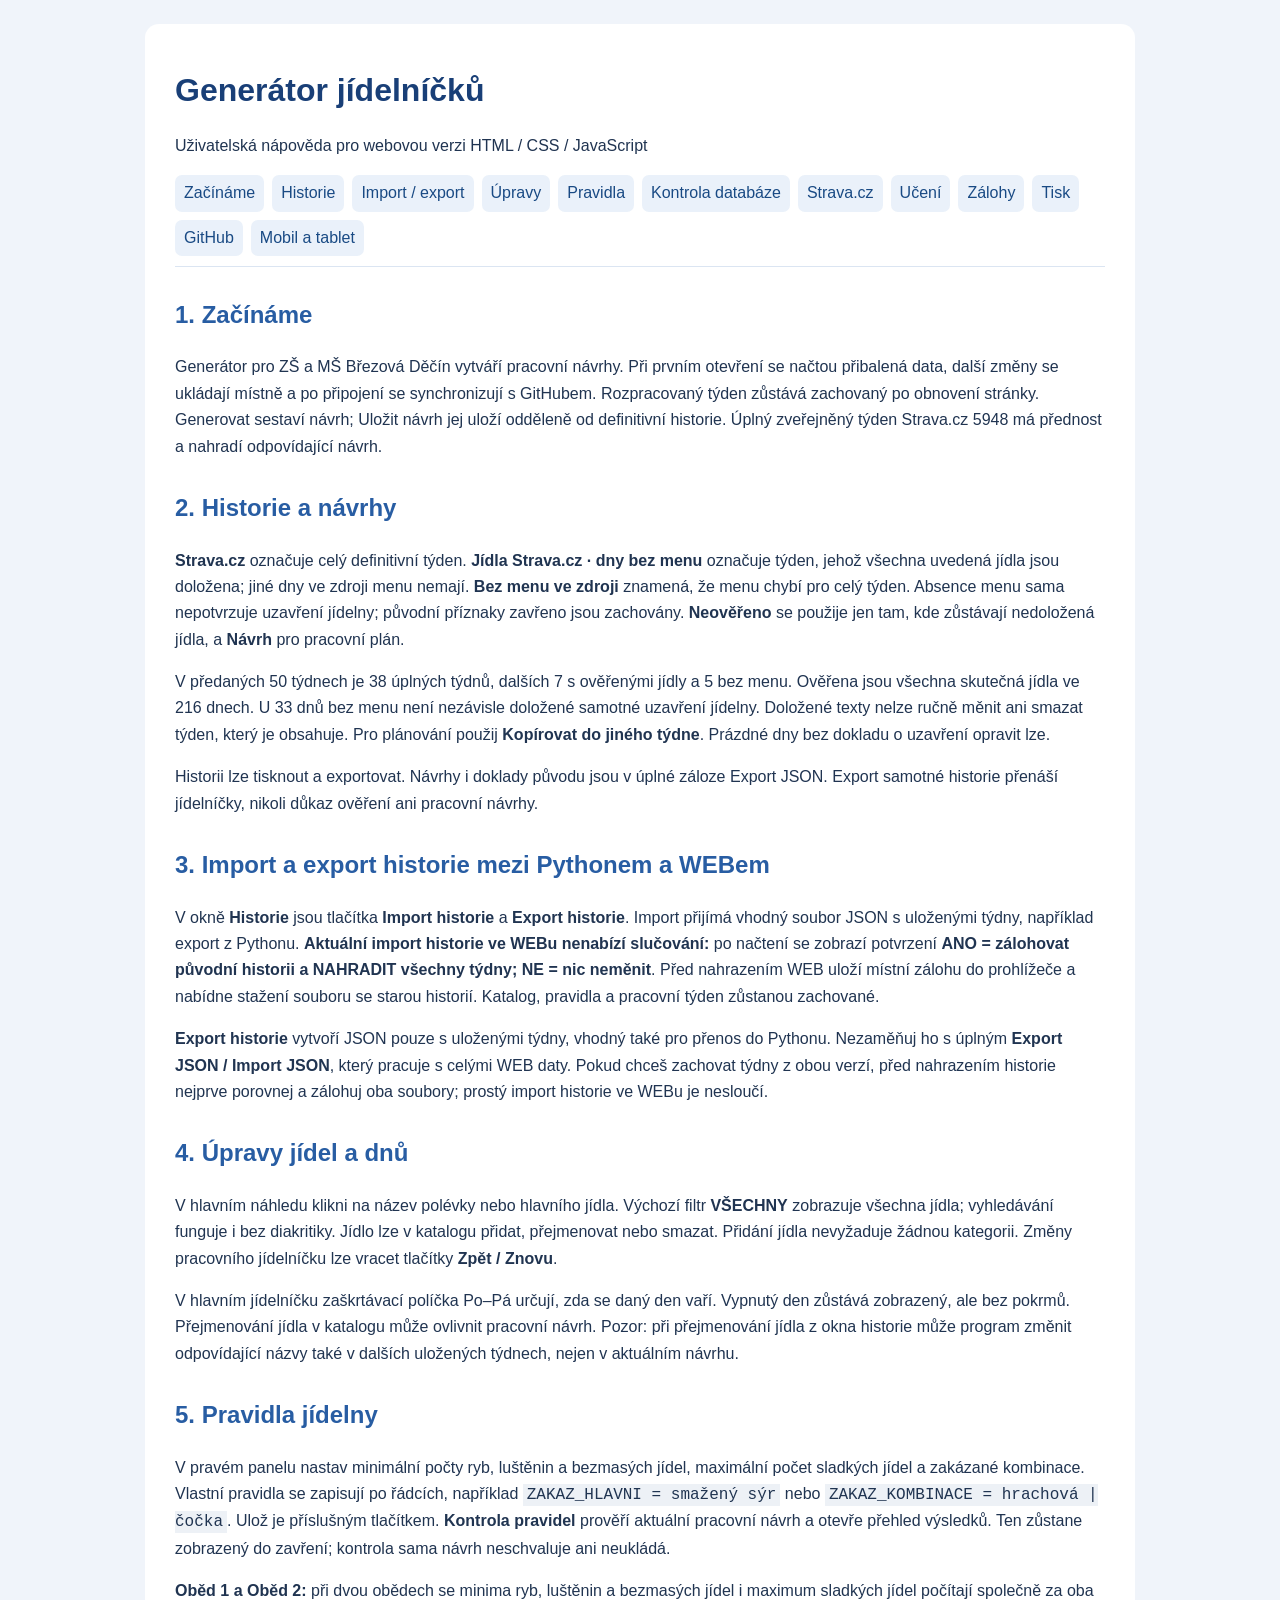
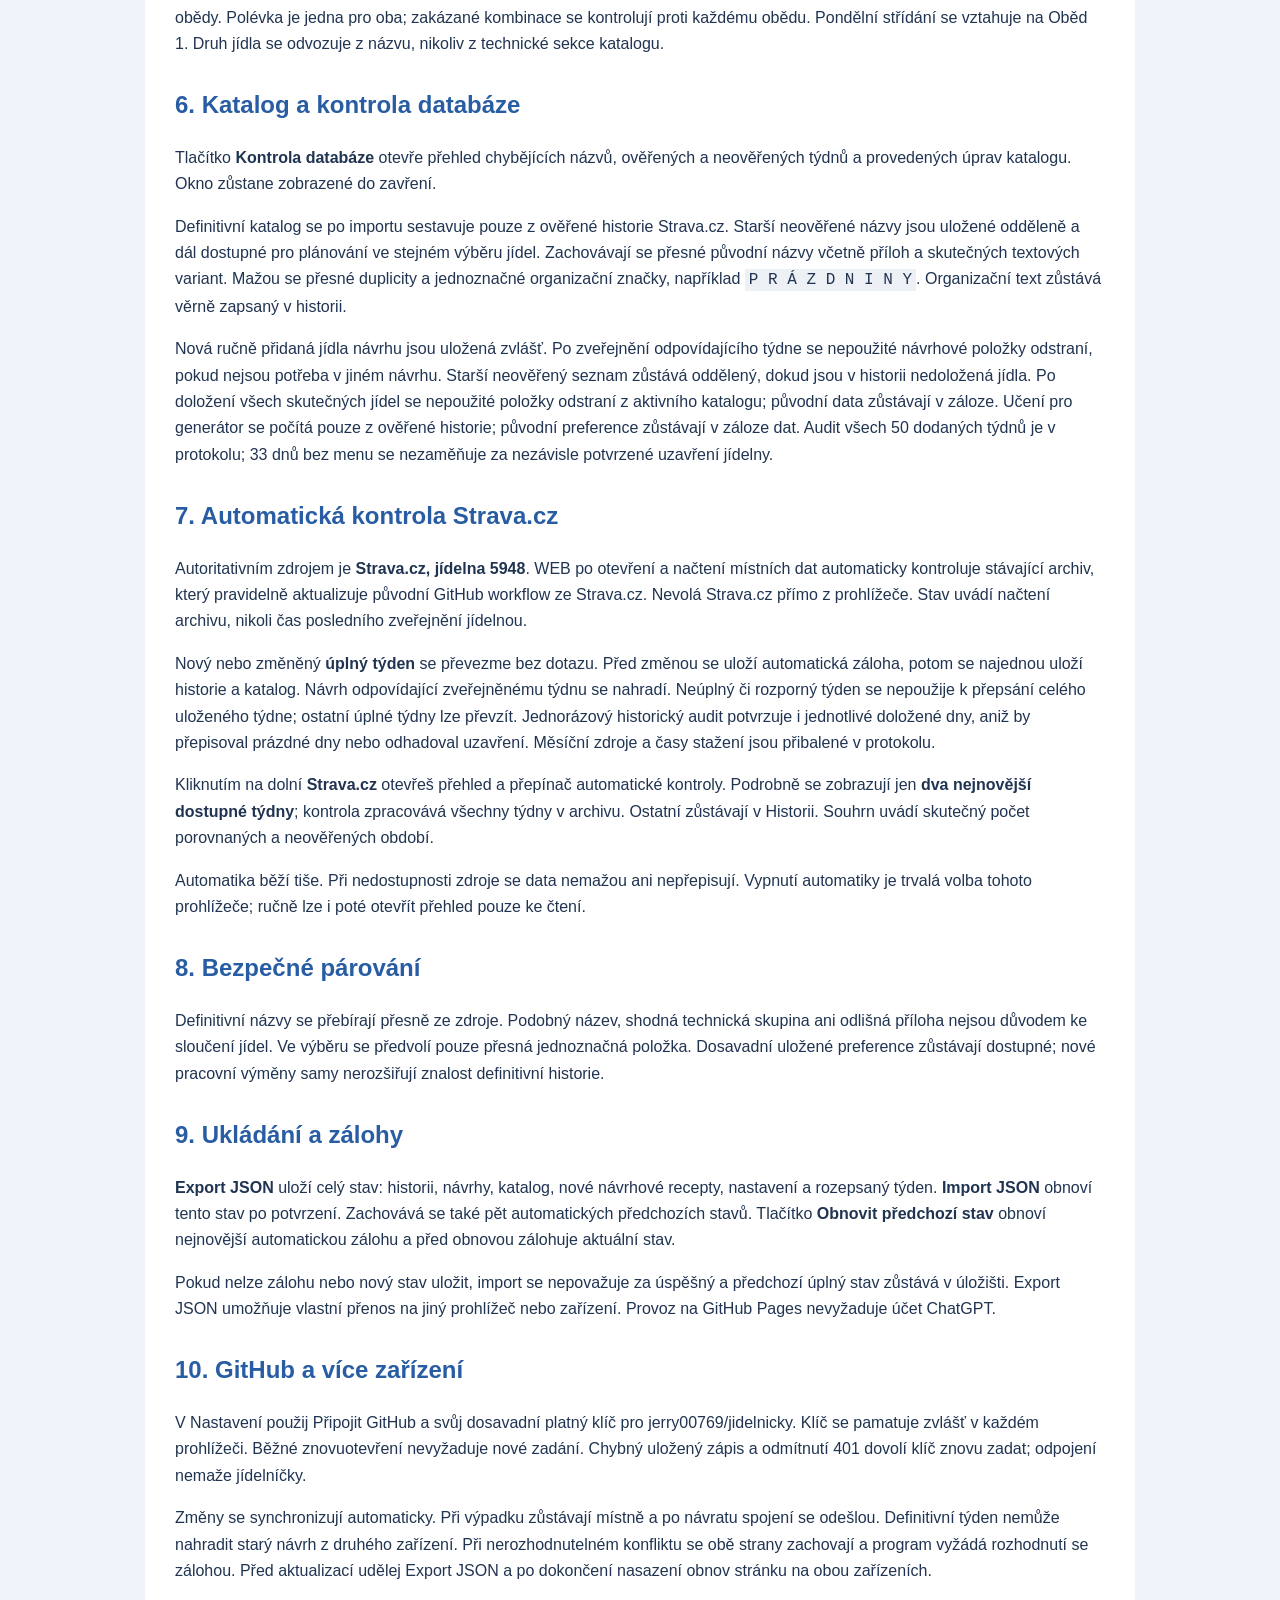
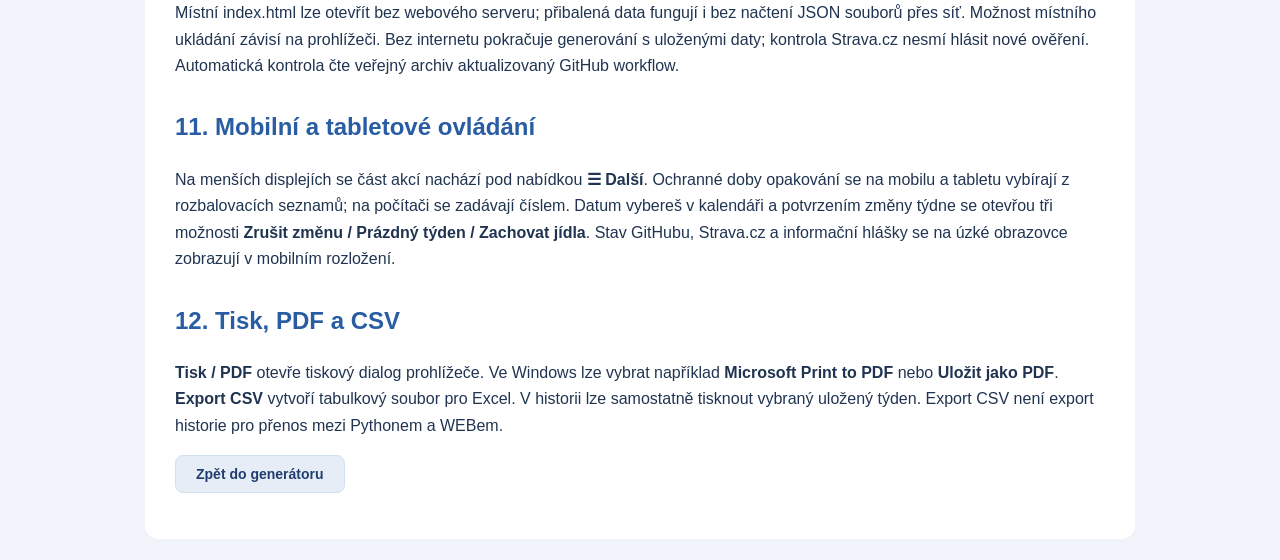
==== commit 49b23d08: "Add files via upload" ====
--- a/napoveda.html
+++ b/napoveda.html
@@ -1,6 +1,6 @@
 <!DOCTYPE html>
 
-<html lang="cs"><head><meta charset="utf-8"/><meta content="width=device-width,initial-scale=1" name="viewport"/><title>Nápověda – Generátor jídelníčků WEB</title><style>body{margin:0;background:#f0f4fa;color:#203451;font:16px/1.65 Segoe UI,Arial,sans-serif}main{max-width:930px;margin:24px auto;background:#fff;padding:30px;border-radius:14px}header{position:sticky;top:0;background:#fff;padding:10px 0;border-bottom:1px solid #dbe5f2}h1{margin:0;color:#193f77}h2{color:#285da3;margin-top:28px}nav{display:flex;gap:8px;flex-wrap:wrap}nav a{padding:5px 9px;background:#eaf1fa;border-radius:7px;color:#194a84;text-decoration:none}section{scroll-margin-top:95px}aside{background:#fff5df;padding:12px;border-radius:7px}code{background:#edf1f6;padding:2px 4px}@media(max-width:650px){main{margin:0;padding:16px;border-radius:0}}
+<html lang="cs"><head><meta charset="utf-8"/><meta content="width=device-width,initial-scale=1" name="viewport"/><meta name="robots" content="noindex,nofollow"><title>Nápověda – Generátor jídelníčků WEB</title><style>body{margin:0;background:#f0f4fa;color:#203451;font:16px/1.65 Segoe UI,Arial,sans-serif}main{max-width:930px;margin:24px auto;background:#fff;padding:30px;border-radius:14px}header{position:sticky;top:0;background:#fff;padding:10px 0;border-bottom:1px solid #dbe5f2}h1{margin:0;color:#193f77}h2{color:#285da3;margin-top:28px}nav{display:flex;gap:8px;flex-wrap:wrap}nav a{padding:5px 9px;background:#eaf1fa;border-radius:7px;color:#194a84;text-decoration:none}section{scroll-margin-top:95px}aside{background:#fff5df;padding:12px;border-radius:7px}code{background:#edf1f6;padding:2px 4px}@media(max-width:650px){main{margin:0;padding:16px;border-radius:0}}
 .help-menu summary{display:none;cursor:pointer;font-weight:700;color:#194a84;padding:9px 10px;background:#eaf1fa;border-radius:8px}
 @media(max-width:650px){
  body{font-size:15px;line-height:1.55}
@@ -22,7 +22,7 @@
 .to-top:hover,.to-top:focus-visible{opacity:1;background:#eaf1fa}
 @media(max-width:650px){.to-top{right:12px;bottom:16px;width:44px;height:44px}}
 @media(prefers-reduced-motion:reduce){html{scroll-behavior:auto}}
-</style></head><body><main><header><h1>Generátor jídelníčků</h1><p>Uživatelská nápověda pro webovou verzi HTML / CSS / JavaScript</p><details class="help-menu" open=""><summary>☰ Obsah nápovědy</summary><nav><a href="#start">Začínáme</a><a href="#history">Historie</a><a href="#import">Import / export</a><a href="#edit">Úpravy</a><a href="#rules">Pravidla</a><a href="#audit">Kontrola databáze</a><a href="#strava">Strava.cz</a><a href="#learning">Učení</a><a href="#backup">Zálohy</a><a href="#print">Tisk</a><a href="#sync">GitHub</a><a href="#mobile">Mobil a tablet</a></nav></details></header><section id="start"><h2>1. Začínáme</h2><p>Po otevření WEBu a dokončení počáteční synchronizace se <strong>bez potvrzovacího okna</strong> nastaví prázdný pracovní jídelníček pro nejbližší budoucí pondělí. Například v neděli 1. 11. 2026 se nabídne 2.–6. 11.; v pondělí 2. 11. se nabídne 9.–13. 11. Takto se připravuje jídelníček pro následující týden, ne pro právě probíhající vaření. Dříve rozpracovaný pracovní týden můžeš v aktuální relaci vrátit tlačítkem <strong>Zpět</strong>; schválená historie se samotným spuštěním nemění.</p><p>Chceš-li plánovat ještě dále dopředu nebo otevřít starší týden, vyber datum ručně v kalendáři. Program použije <strong>přesně vybraný kalendářní týden</strong> a sám ho během práce nepřepne. Zeleně je označen dnešek, modře vybraný den a světle modře pracovní týden. Při změně data se zobrazí tři volby: <strong>Zrušit změnu</strong> (ponechá původní týden), <strong>Prázdný týden</strong> (nový prázdný návrh) a <strong>Zachovat jídla</strong> (přenese současná jídla na vybraný týden). Žádná z těchto voleb sama nepřepíše schválenou historii.</p><p>Nastav <strong>Počet obědů</strong> (1 nebo 2), dny vaření a případně ochranné doby opakování. Tlačítko <strong>Generovat</strong> připraví návrh; kliknutím na polévku nebo oběd pokrm změníš. <strong>Schválit a uložit</strong> uloží pracovní jídelníček do historie; při přepisu existujícího týdne je vyžadováno potvrzení. Pondělní Oběd 1 se podle předchozí schválené historie střídá mezi rybou a luštěninami, přičemž pondělí bez vaření nebo s jiným druhem jídla se přeskakují. Výjimku při ruční změně či schvalování lze vědomě potvrdit.</p></section><section id="history"><h2>2. Historie – uložené týdny</h2><p>Otevři <strong>Historie</strong> v horní liště nebo v pravém panelu. Vlevo vyber uložený týden, vpravo uvidíš jeho polévky, Oběd 1, případný Oběd 2 a stav jednotlivých dnů. Označení se řídí datem <strong>konkrétního dne</strong>: pro minulost <strong>Vařilo se / Nevařilo se</strong>, pro dnešek a budoucnost <strong>Vaří se / Nevaří se</strong>. Přepnutí stavu dne v historii je úprava, kterou je třeba brát jako změnu uložených dat.</p><p><strong>Načíst jídelníček</strong> otevře vybraný týden jako pracovní jídelníček. <strong>Kopírovat do jiného týdne</strong> vytvoří pracovní kopii pro datum zvolené v kalendáři. <strong>Tisk / PDF</strong> vytiskne zvolený týden. <strong>Smazat z historie</strong> odstraní týden po potvrzení; v běžící relaci lze změny vracet tlačítkem Zpět. Kopírování ani pouhé načtení nepřepisuje schválenou historii.</p><p>Ochrana proti opakování jídel používá nastavení <strong>Neopakovat hlavní</strong> a <strong>Neopakovat polévky</strong> (výchozí hodnoty 8 a 3 týdny). Obě hlavní jídla se při kontrole opakování posuzují společně.</p></section><section id="import"><h2>3. Import a export historie mezi Pythonem a WEBem</h2><p>V okně <strong>Historie</strong> jsou tlačítka <strong>Import historie</strong> a <strong>Export historie</strong>. Import přijímá vhodný soubor JSON s uloženými týdny, například export z Pythonu. <strong>Aktuální import historie ve WEBu nenabízí slučování:</strong> po načtení se zobrazí potvrzení <strong>ANO = zálohovat původní historii a NAHRADIT všechny týdny; NE = nic neměnit</strong>. Před nahrazením WEB uloží místní zálohu do prohlížeče a nabídne stažení souboru se starou historií. Katalog, pravidla a pracovní týden zůstanou zachované.</p><p><strong>Export historie</strong> vytvoří JSON pouze s uloženými týdny, vhodný také pro přenos do Pythonu. Nezaměňuj ho s úplným <strong>Export JSON / Import JSON</strong>, který pracuje s celými WEB daty. Pokud chceš zachovat týdny z obou verzí, před nahrazením historie nejprve porovnej a zálohuj oba soubory; prostý import historie ve WEBu je nesloučí.</p></section><section id="edit"><h2>4. Úpravy jídel a dnů</h2><p>V hlavním náhledu klikni na název polévky nebo hlavního jídla. Výchozí filtr <strong>VŠECHNY</strong> zobrazuje všechna jídla; vyhledávání funguje i bez diakritiky. Jídlo lze v katalogu přidat, přejmenovat nebo smazat. Přidání jídla nevyžaduje žádnou kategorii. Změny pracovního jídelníčku lze vracet tlačítky <strong>Zpět / Znovu</strong>.</p><p>V hlavním jídelníčku zaškrtávací políčka Po–Pá určují, zda se daný den vaří. Vypnutý den zůstává zobrazený, ale bez pokrmů. Přejmenování jídla v katalogu může ovlivnit pracovní návrh. Pozor: při přejmenování jídla z okna historie může program změnit odpovídající názvy také v dalších uložených týdnech, nejen v aktuálním návrhu.</p></section><section id="rules"><h2>5. Pravidla jídelny</h2><p>V pravém panelu nastav minimální počty ryb, luštěnin a bezmasých jídel, maximální počet sladkých jídel a zakázané kombinace. Vlastní pravidla se zapisují po řádcích, například <code>ZAKAZ_HLAVNI = smažený sýr</code> nebo <code>ZAKAZ_KOMBINACE = hrachová | čočka</code>. Ulož je příslušným tlačítkem. <strong>Kontrola pravidel</strong> prověří aktuální pracovní návrh; sama ho neschvaluje ani neukládá.</p><p><strong>Oběd 1 a Oběd 2:</strong> při dvou obědech se minima ryb, luštěnin a bezmasých jídel i maximum sladkých jídel počítají společně za oba obědy. Polévka je jedna pro oba; zakázané kombinace se kontrolují proti každému obědu. Pondělní střídání se vztahuje na Oběd 1. Druh jídla se odvozuje z názvu, nikoliv z technické sekce katalogu.</p></section><section id="audit"><h2>6. Kontrola databáze</h2><p>Tlačítko <strong>Kontrola databáze</strong> porovná historii s katalogem a <strong>automaticky doplní chybějící názvy jídel z historie do katalogu</strong>. Teprve potom vypíše výsledek, počet doplněných názvů a případné zbývající chybějící položky. Nevyžaduje předchozí potvrzení jednotlivých doplnění. Historie se při této kontrole nepřepisuje. Zařazení do interních sekcí je technické, nikoliv uživatelská kategorizace.</p><p>Jídla, která jsou pouze v katalogu a dosud nejsou v historii, nejsou chybou. Před většími úpravami doporučujeme <strong>Export JSON</strong>.</p></section><section id="strava"><h2>7. Strava.cz – jídelna 5948</h2><p>WEB používá soubor <code>strava_5948.json</code> připravovaný v repozitáři; nečte přímo webovou stránku Strava.cz. Přepínač <strong>Strava.cz: zapnuto / vypnuto</strong> řídí automatickou kontrolu. Ta po načtení společných dat z GitHubu <strong>automaticky doplňuje dosud neexistující týdny a chybějící názvy jídel</strong> do interních sekcí katalogu, bez ruční kategorizace. Původní týdny nepřepisuje.</p><p><strong>Ruční kontrola</strong> slouží jako náhled bez ukládání; je možné si prohlédnout dostupná jídla. Při určitých interaktivních scénářích se může objevit nabídka <strong>Použít Strava.cz / Vytvořit vlastní / Připomenout později</strong>, není však povinným krokem automatického importu. Pokud se již uložený aktuální či budoucí týden liší, program rozdíly může zobrazit, ale týden automaticky nepřepíše.</p><p><strong>Rozsah archivu je zásadní:</strong> soubor <code>strava_5948.json</code> v dodaném <code>WEB(5).zip</code> obsahuje právě <strong>jeden týden: 2.–6. 11. 2026</strong>. Z tohoto souboru tedy nelze zpětně doplnit jiné chybějící týdny. Pokud automatická synchronizace GitHubu není připravená, import se pozastaví. Před větším doplněním vytvoř <strong>Export JSON</strong>.</p></section><section id="learning"><h2>8. Učení preferencí jídel</h2><p>WEB při ruční výměně zvyšuje preferenci nového jídla a mírně snižuje preferenci nahrazeného. Sleduje také dvojice polévka + hlavní jídlo. Při generování oblíbené pokrmy zvýhodňuje pravděpodobnostně, ale pravidla jídelny a ochrana proti opakování mají přednost. Učení se může sdílet v rámci společných dat na GitHubu; s Pythonem se preference automaticky nesynchronizují.</p></section><section id="backup"><h2>9. Ukládání a zálohy</h2><aside><strong>Důležité:</strong> WEB ukládá data lokálně do prohlížeče a při připojení může synchronizovat společná data přes GitHub. Při souběžných změnách na více zařízeních může nastat konflikt. Před jeho řešením, importem nebo obnovením dat vytvoř <strong>Export JSON</strong>.</aside><p><strong>Export JSON</strong> zálohuje celé WEB údaje včetně katalogu, historie, nastavení a pracovního týdne. <strong>Import JSON</strong> takovou zálohu obnovuje. Naproti tomu <strong>Import historie</strong> v okně Historie pracuje jen s uloženými týdny a v aktuální verzi po potvrzení <strong>nahrazuje celou historii</strong> (s nabídkou zálohy). Pouhé vložení souboru <code>historie_jidelnicku.json</code> do složky WEBu není totéž co ruční import do již používaného prohlížeče.</p></section><section id="sync"><h2>10. GitHub a synchronizace mezi zařízeními</h2><p>WEB synchronizuje soubor <code>spolecna_data.json</code> v repozitáři <code>jerry00769/jidelnicky</code> přes GitHub API. Pro zápis je potřeba přístupový token uložený v prohlížeči. První převzetí vzdálených dat na novém zařízení může vyžadovat potvrzení; při startu se program pokouší dokončit počáteční synchronizaci před nastavením výchozího pracovního týdne.</p><p>Změny se nejprve ukládají lokálně. Při připojení se odesílají, kontrolují při návratu do okna, při obnovení internetu a periodicky během aktivní stránky. Při rozdílných změnách se program pokouší <strong>automaticky sloučit jen bezpečně rozpoznaná nezávislá přidání jídel do katalogu</strong>. Mazání, přejmenování, úpravy historie, pravidel a pracovního týdne nelze obecně automaticky slučovat; může nastat konflikt vyžadující rozhodnutí. Před převzetím vzdáleného stavu při řešení konfliktu se stahuje záloha místních dat.</p><aside><strong>Známá nesrovnalost programu:</strong> dialog pro vložení tokenu v dodaném <code>github-sync.js</code> stále říká „testovací repozitář jerry00769/jidelnicky2“. Skutečný API endpoint je ale správně <code>jerry00769/jidelnicky</code>. Tato nápověda popisuje skutečné cílové úložiště; text dialogu je potřeba opravit v kódu.</aside><p>Offline otevření přes <code>file://</code> a online WEB mohou mít oddělená místní úložiště. Při konfliktu nebo před importem použij <strong>Export JSON</strong>.</p></section><section id="mobile"><h2>11. Mobilní a tabletové ovládání</h2><p>Na menších displejích se část akcí nachází pod nabídkou <strong>☰ Další</strong>. Ochranné doby opakování se na mobilu a tabletu vybírají z rozbalovacích seznamů; na počítači se zadávají číslem. Datum vybereš v kalendáři a potvrzením změny týdne se otevřou tři možnosti <strong>Zrušit změnu / Prázdný týden / Zachovat jídla</strong>. Stav GitHubu, Strava.cz a informační hlášky se na úzké obrazovce zobrazují v mobilním rozložení.</p></section><section id="print"><h2>12. Tisk, PDF a CSV</h2><p><strong>Tisk / PDF</strong> otevře tiskový dialog prohlížeče. Ve Windows lze vybrat například <strong>Microsoft Print to PDF</strong> nebo <strong>Uložit jako PDF</strong>. <strong>Export CSV</strong> vytvoří tabulkový soubor pro Excel. V historii lze samostatně tisknout vybraný uložený týden. Export CSV není export historie pro přenos mezi Pythonem a WEBem.</p></section><p><a class="back-button" href="index.html">Zpět do generátoru</a></p></main><button aria-label="Posun na začátek nápovědy" class="to-top" id="toTop" title="Zpět nahoru" type="button">↑</button><script>
+</style></head><body><main><header><h1>Generátor jídelníčků</h1><p>Uživatelská nápověda pro webovou verzi HTML / CSS / JavaScript</p><details class="help-menu" open=""><summary>☰ Obsah nápovědy</summary><nav><a href="#start">Začínáme</a><a href="#history">Historie</a><a href="#import">Import / export</a><a href="#edit">Úpravy</a><a href="#rules">Pravidla</a><a href="#audit">Kontrola databáze</a><a href="#strava">Strava.cz</a><a href="#learning">Učení</a><a href="#backup">Zálohy</a><a href="#print">Tisk</a><a href="#sync">GitHub</a><a href="#mobile">Mobil a tablet</a></nav></details></header><section id="start"><h2>1. Začínáme</h2><p>Generátor pro ZŠ a MŠ Březová Děčín vytváří pracovní návrhy. Při prvním otevření se načtou přibalená data, další změny se ukládají místně a po připojení se synchronizují s GitHubem. Rozpracovaný týden zůstává zachovaný po obnovení stránky. Generovat sestaví návrh; Uložit návrh jej uloží odděleně od definitivní historie. Úplný zveřejněný týden Strava.cz 5948 má přednost a nahradí odpovídající návrh.</p></section><section id="history"><h2>2. Historie a návrhy</h2><p><strong>Strava.cz</strong> označuje celý definitivní týden. <strong>Jídla Strava.cz · dny bez menu</strong> označuje týden, jehož všechna uvedená jídla jsou doložena; jiné dny ve zdroji menu nemají. <strong>Bez menu ve zdroji</strong> znamená, že menu chybí pro celý týden. Absence menu sama nepotvrzuje uzavření jídelny; původní příznaky zavřeno jsou zachovány. <strong>Neověřeno</strong> se použije jen tam, kde zůstávají nedoložená jídla, a <strong>Návrh</strong> pro pracovní plán.</p><p>V předaných 50 týdnech je 38 úplných týdnů, dalších 7 s ověřenými jídly a 5 bez menu. Ověřena jsou všechna skutečná jídla ve 216 dnech. U 33 dnů bez menu není nezávisle doložené samotné uzavření jídelny. Doložené texty nelze ručně měnit ani smazat týden, který je obsahuje. Pro plánování použij <strong>Kopírovat do jiného týdne</strong>. Prázdné dny bez dokladu o uzavření opravit lze.</p><p>Historii lze tisknout a exportovat. Návrhy i doklady původu jsou v úplné záloze Export JSON. Export samotné historie přenáší jídelníčky, nikoli důkaz ověření ani pracovní návrhy.</p></section><section id="import"><h2>3. Import a export historie mezi Pythonem a WEBem</h2><p>V okně <strong>Historie</strong> jsou tlačítka <strong>Import historie</strong> a <strong>Export historie</strong>. Import přijímá vhodný soubor JSON s uloženými týdny, například export z Pythonu. <strong>Aktuální import historie ve WEBu nenabízí slučování:</strong> po načtení se zobrazí potvrzení <strong>ANO = zálohovat původní historii a NAHRADIT všechny týdny; NE = nic neměnit</strong>. Před nahrazením WEB uloží místní zálohu do prohlížeče a nabídne stažení souboru se starou historií. Katalog, pravidla a pracovní týden zůstanou zachované.</p><p><strong>Export historie</strong> vytvoří JSON pouze s uloženými týdny, vhodný také pro přenos do Pythonu. Nezaměňuj ho s úplným <strong>Export JSON / Import JSON</strong>, který pracuje s celými WEB daty. Pokud chceš zachovat týdny z obou verzí, před nahrazením historie nejprve porovnej a zálohuj oba soubory; prostý import historie ve WEBu je nesloučí.</p></section><section id="edit"><h2>4. Úpravy jídel a dnů</h2><p>V hlavním náhledu klikni na název polévky nebo hlavního jídla. Výchozí filtr <strong>VŠECHNY</strong> zobrazuje všechna jídla; vyhledávání funguje i bez diakritiky. Jídlo lze v katalogu přidat, přejmenovat nebo smazat. Přidání jídla nevyžaduje žádnou kategorii. Změny pracovního jídelníčku lze vracet tlačítky <strong>Zpět / Znovu</strong>.</p><p>V hlavním jídelníčku zaškrtávací políčka Po–Pá určují, zda se daný den vaří. Vypnutý den zůstává zobrazený, ale bez pokrmů. Přejmenování jídla v katalogu může ovlivnit pracovní návrh. Pozor: při přejmenování jídla z okna historie může program změnit odpovídající názvy také v dalších uložených týdnech, nejen v aktuálním návrhu.</p></section><section id="rules"><h2>5. Pravidla jídelny</h2><p>V pravém panelu nastav minimální počty ryb, luštěnin a bezmasých jídel, maximální počet sladkých jídel a zakázané kombinace. Vlastní pravidla se zapisují po řádcích, například <code>ZAKAZ_HLAVNI = smažený sýr</code> nebo <code>ZAKAZ_KOMBINACE = hrachová | čočka</code>. Ulož je příslušným tlačítkem. <strong>Kontrola pravidel</strong> prověří aktuální pracovní návrh a otevře přehled výsledků. Ten zůstane zobrazený do zavření; kontrola sama návrh neschvaluje ani neukládá.</p><p><strong>Oběd 1 a Oběd 2:</strong> při dvou obědech se minima ryb, luštěnin a bezmasých jídel i maximum sladkých jídel počítají společně za oba obědy. Polévka je jedna pro oba; zakázané kombinace se kontrolují proti každému obědu. Pondělní střídání se vztahuje na Oběd 1. Druh jídla se odvozuje z názvu, nikoliv z technické sekce katalogu.</p></section><section id="audit"><h2>6. Katalog a kontrola databáze</h2><p>Tlačítko <strong>Kontrola databáze</strong> otevře přehled chybějících názvů, ověřených a neověřených týdnů a provedených úprav katalogu. Okno zůstane zobrazené do zavření.</p><p>Definitivní katalog se po importu sestavuje pouze z ověřené historie Strava.cz. Starší neověřené názvy jsou uložené odděleně a dál dostupné pro plánování ve stejném výběru jídel. Zachovávají se přesné původní názvy včetně příloh a skutečných textových variant. Mažou se přesné duplicity a jednoznačné organizační značky, například <code>P R Á Z D N I N Y</code>. Organizační text zůstává věrně zapsaný v historii.</p><p>Nová ručně přidaná jídla návrhu jsou uložená zvlášť. Po zveřejnění odpovídajícího týdne se nepoužité návrhové položky odstraní, pokud nejsou potřeba v jiném návrhu. Starší neověřený seznam zůstává oddělený, dokud jsou v historii nedoložená jídla. Po doložení všech skutečných jídel se nepoužité položky odstraní z aktivního katalogu; původní data zůstávají v záloze. Učení pro generátor se počítá pouze z ověřené historie; původní preference zůstávají v záloze dat. Audit všech 50 dodaných týdnů je v protokolu; 33 dnů bez menu se nezaměňuje za nezávisle potvrzené uzavření jídelny.</p></section><section id="strava"><h2>7. Automatická kontrola Strava.cz</h2><p>Autoritativním zdrojem je <strong>Strava.cz, jídelna 5948</strong>. WEB po otevření a načtení místních dat automaticky kontroluje stávající archiv, který pravidelně aktualizuje původní GitHub workflow ze Strava.cz. Nevolá Strava.cz přímo z prohlížeče. Stav uvádí načtení archivu, nikoli čas posledního zveřejnění jídelnou.</p><p>Nový nebo změněný <strong>úplný týden</strong> se převezme bez dotazu. Před změnou se uloží automatická záloha, potom se najednou uloží historie a katalog. Návrh odpovídající zveřejněnému týdnu se nahradí. Neúplný či rozporný týden se nepoužije k přepsání celého uloženého týdne; ostatní úplné týdny lze převzít. Jednorázový historický audit potvrzuje i jednotlivé doložené dny, aniž by přepisoval prázdné dny nebo odhadoval uzavření. Měsíční zdroje a časy stažení jsou přibalené v protokolu.</p><p>Kliknutím na dolní <strong>Strava.cz</strong> otevřeš přehled a přepínač automatické kontroly. Podrobně se zobrazují jen <strong>dva nejnovější dostupné týdny</strong>; kontrola zpracovává všechny týdny v archivu. Ostatní zůstávají v Historii. Souhrn uvádí skutečný počet porovnaných a neověřených období.</p><p>Automatika běží tiše. Při nedostupnosti zdroje se data nemažou ani nepřepisují. Vypnutí automatiky je trvalá volba tohoto prohlížeče; ručně lze i poté otevřít přehled pouze ke čtení.</p></section><section id="learning"><h2>8. Bezpečné párování</h2><p>Definitivní názvy se přebírají přesně ze zdroje. Podobný název, shodná technická skupina ani odlišná příloha nejsou důvodem ke sloučení jídel. Ve výběru se předvolí pouze přesná jednoznačná položka. Dosavadní uložené preference zůstávají dostupné; nové pracovní výměny samy nerozšiřují znalost definitivní historie.</p></section><section id="backup"><h2>9. Ukládání a zálohy</h2><p><strong>Export JSON</strong> uloží celý stav: historii, návrhy, katalog, nové návrhové recepty, nastavení a rozepsaný týden. <strong>Import JSON</strong> obnoví tento stav po potvrzení. Zachovává se také pět automatických předchozích stavů. Tlačítko <strong>Obnovit předchozí stav</strong> obnoví nejnovější automatickou zálohu a před obnovou zálohuje aktuální stav.</p><p>Pokud nelze zálohu nebo nový stav uložit, import se nepovažuje za úspěšný a předchozí úplný stav zůstává v úložišti. Export JSON umožňuje vlastní přenos na jiný prohlížeč nebo zařízení. Provoz na GitHub Pages nevyžaduje účet ChatGPT.</p></section><section id="sync"><h2>10. GitHub a více zařízení</h2><p>V Nastavení použij Připojit GitHub a svůj dosavadní platný klíč pro jerry00769/jidelnicky. Klíč se pamatuje zvlášť v každém prohlížeči. Běžné znovuotevření nevyžaduje nové zadání. Chybný uložený zápis a odmítnutí 401 dovolí klíč znovu zadat; odpojení nemaže jídelníčky.</p><p>Změny se synchronizují automaticky. Při výpadku zůstávají místně a po návratu spojení se odešlou. Definitivní týden nemůže nahradit starý návrh z druhého zařízení. Při nerozhodnutelném konfliktu se obě strany zachovají a program vyžádá rozhodnutí se zálohou. Před aktualizací udělej Export JSON a po dokončení nasazení obnov stránku na obou zařízeních.</p><p>Místní index.html lze otevřít bez webového serveru; přibalená data fungují i bez načtení JSON souborů přes síť. Možnost místního ukládání závisí na prohlížeči. Bez internetu pokračuje generování s uloženými daty; kontrola Strava.cz nesmí hlásit nové ověření. Automatická kontrola čte veřejný archiv aktualizovaný GitHub workflow.</p></section><section id="mobile"><h2>11. Mobilní a tabletové ovládání</h2><p>Na menších displejích se část akcí nachází pod nabídkou <strong>☰ Další</strong>. Ochranné doby opakování se na mobilu a tabletu vybírají z rozbalovacích seznamů; na počítači se zadávají číslem. Datum vybereš v kalendáři a potvrzením změny týdne se otevřou tři možnosti <strong>Zrušit změnu / Prázdný týden / Zachovat jídla</strong>. Stav GitHubu, Strava.cz a informační hlášky se na úzké obrazovce zobrazují v mobilním rozložení.</p></section><section id="print"><h2>12. Tisk, PDF a CSV</h2><p><strong>Tisk / PDF</strong> otevře tiskový dialog prohlížeče. Ve Windows lze vybrat například <strong>Microsoft Print to PDF</strong> nebo <strong>Uložit jako PDF</strong>. <strong>Export CSV</strong> vytvoří tabulkový soubor pro Excel. V historii lze samostatně tisknout vybraný uložený týden. Export CSV není export historie pro přenos mezi Pythonem a WEBem.</p></section><p><a class="back-button" href="index.html">Zpět do generátoru</a></p></main><button aria-label="Posun na začátek nápovědy" class="to-top" id="toTop" title="Zpět nahoru" type="button">↑</button><script>
 // Desktop: navigace trvale viditelna. Mobil: nabidka po otevreni stranky sbalena.
 (function () {
   const menu = document.querySelector('.help-menu');
